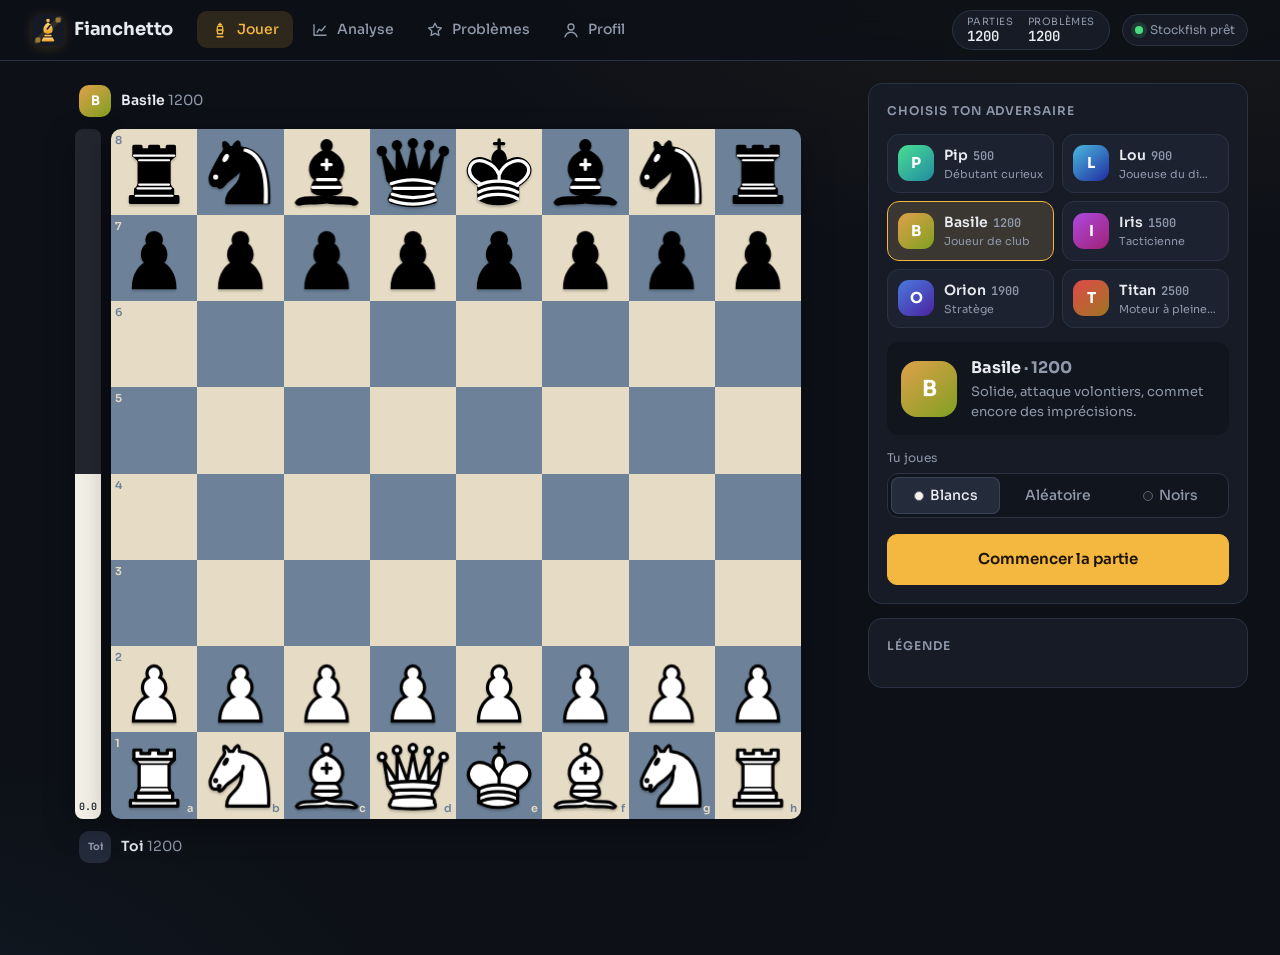
==== index.html @ 8022a573 "Fianchetto : application web d'échecs (bots, analyse Stockfish, problèmes) Co-Authored-By: Claude Op" ====
<!DOCTYPE html>
<html lang="fr" data-board="sable">
<head>
  <meta charset="UTF-8">
  <meta name="viewport" content="width=device-width, initial-scale=1">
  <title>Fianchetto — Analyse de parties et entraînement aux échecs</title>
  <meta name="description" content="Joue contre des bots, importe tes parties Chess.com ou Lichess et obtiens un rapport d'analyse complet avec Stockfish, directement dans ton navigateur.">
  <link rel="icon" href="data:image/svg+xml,%3Csvg%20xmlns%3D%22http%3A//www.w3.org/2000/svg%22%20viewBox%3D%220%200%2032%2032%22%3E%20%20%3Cdefs%3E%20%20%20%20%3ClinearGradient%20id%3D%22fz-b%22%20x1%3D%220%22%20y1%3D%220%22%20x2%3D%220%22%20y2%3D%221%22%3E%3Cstop%20offset%3D%220%22%20stop-color%3D%22%23ffd683%22/%3E%3Cstop%20offset%3D%221%22%20stop-color%3D%22%23ee9f22%22/%3E%3C/linearGradient%3E%20%20%3C/defs%3E%20%20%3Crect%20width%3D%2232%22%20height%3D%2232%22%20rx%3D%228%22%20fill%3D%22%23151a24%22/%3E%20%20%3Cpath%20d%3D%22M4.5%2027.5%2027.5%204.5%22%20stroke%3D%22%23f4b740%22%20stroke-width%3D%225%22%20stroke-linecap%3D%22round%22%20opacity%3D%22.13%22/%3E%20%20%3Crect%20x%3D%223.4%22%20y%3D%2223.6%22%20width%3D%225%22%20height%3D%225%22%20rx%3D%221.2%22%20fill%3D%22%23f4b740%22%20opacity%3D%22.55%22/%3E%20%20%3Crect%20x%3D%2223.6%22%20y%3D%223.4%22%20width%3D%225%22%20height%3D%225%22%20rx%3D%221.2%22%20fill%3D%22%23f4b740%22%20opacity%3D%22.55%22/%3E%20%20%3Ccircle%20cx%3D%2216%22%20cy%3D%226.6%22%20r%3D%221.8%22%20fill%3D%22url%28%23fz-b%29%22/%3E%20%20%3Cpath%20d%3D%22M16%208.6c3.7%202.3%205.3%205.4%204.5%208.4-.4%201.7-1.9%202.8-4.5%202.8s-4.1-1.1-4.5-2.8c-.8-3%20.8-6.1%204.5-8.4z%22%20fill%3D%22url%28%23fz-b%29%22/%3E%20%20%3Cpath%20d%3D%22M18.1%2011.5%2015.3%2015%22%20stroke%3D%22%23151a24%22%20stroke-width%3D%221.6%22%20stroke-linecap%3D%22round%22/%3E%20%20%3Crect%20x%3D%2212.3%22%20y%3D%2220.7%22%20width%3D%227.4%22%20height%3D%221.7%22%20rx%3D%22.85%22%20fill%3D%22url%28%23fz-b%29%22/%3E%20%20%3Cpath%20d%3D%22M11.4%2023.4h9.2l1.6%202.9a.8.8%200%200%201-.7%201.2H10.5a.8.8%200%200%201-.7-1.2z%22%20fill%3D%22url%28%23fz-b%29%22/%3E%3C/svg%3E">
  <link rel="stylesheet" href="css/fonts.css">
  <link rel="stylesheet" href="css/style.css">
  <script src="vendor/chess.js"></script>
  <script type="module" src="js/app.js"></script>
</head>
<body class="booting">

<header class="topbar">
  <a class="brand" href="#jouer" data-nav="jouer">
    <svg class="logo" viewBox="0 0 32 32" width="32" height="32" aria-hidden="true">
  <defs>
    <linearGradient id="fz-b" x1="0" y1="0" x2="0" y2="1"><stop offset="0" stop-color="#ffd683"/><stop offset="1" stop-color="#ee9f22"/></linearGradient>
  </defs>
  <rect width="32" height="32" rx="8" fill="#151a24"/>
  <path d="M4.5 27.5 27.5 4.5" stroke="#f4b740" stroke-width="5" stroke-linecap="round" opacity=".13"/>
  <rect x="3.4" y="23.6" width="5" height="5" rx="1.2" fill="#f4b740" opacity=".55"/>
  <rect x="23.6" y="3.4" width="5" height="5" rx="1.2" fill="#f4b740" opacity=".55"/>
  <circle cx="16" cy="6.6" r="1.8" fill="url(#fz-b)"/>
  <path d="M16 8.6c3.7 2.3 5.3 5.4 4.5 8.4-.4 1.7-1.9 2.8-4.5 2.8s-4.1-1.1-4.5-2.8c-.8-3 .8-6.1 4.5-8.4z" fill="url(#fz-b)"/>
  <path d="M18.1 11.5 15.3 15" stroke="#151a24" stroke-width="1.6" stroke-linecap="round"/>
  <rect x="12.3" y="20.7" width="7.4" height="1.7" rx=".85" fill="url(#fz-b)"/>
  <path d="M11.4 23.4h9.2l1.6 2.9a.8.8 0 0 1-.7 1.2H10.5a.8.8 0 0 1-.7-1.2z" fill="url(#fz-b)"/>
</svg>
    <span>Fianchetto</span>
  </a>
  <nav class="nav">
    <a href="#jouer" data-nav="jouer"><svg viewBox="0 0 24 24"><path d="M8 21h8M9 17h6l1-5H8zM12 3v3M10 4.5h4M9 12c-1-1.5-1-3.5 0-5h6c1 1.5 1 3.5 0 5"/></svg><span>Jouer</span></a>
    <a href="#analyse" data-nav="analyse"><svg viewBox="0 0 24 24"><path d="M4 19V5M4 19h16M8 15l3-4 3 2 5-6"/></svg><span>Analyse</span></a>
    <a href="#problemes" data-nav="problemes"><svg viewBox="0 0 24 24"><path d="M12 3l2.6 5.3 5.9.9-4.3 4.1 1 5.8L12 16.4 6.8 19.1l1-5.8L3.5 9.2l5.9-.9z"/></svg><span>Problèmes</span></a>
    <a href="#profil" data-nav="profil"><svg viewBox="0 0 24 24"><circle cx="12" cy="8" r="4"/><path d="M4 21c1.5-4 4.5-6 8-6s6.5 2 8 6"/></svg><span>Profil</span></a>
  </nav>
  <div class="topbar-right">
    <div class="rating-chip" title="Classement parties / problèmes">
      <span><small>Parties</small><b id="hdr-elo">1200</b></span>
      <span><small>Problèmes</small><b id="hdr-puzzle">1200</b></span>
    </div>
    <div class="engine-pill" id="engine-status" data-state="loading"><i></i><span class="label">Moteur…</span></div>
  </div>
</header>

<div id="toasts" aria-live="polite"></div>

<main>

  <!-- ====================== JOUER ====================== -->
  <section class="view" id="view-jouer" data-phase="setup">
    <div class="layout-board">
      <div class="board-col">
        <div class="player-bar" id="play-top"></div>
        <div class="board-wrap">
          <div id="play-evalbar"></div>
          <div class="board-box"><div id="play-board"></div></div>
        </div>
        <div class="player-bar" id="play-bottom"></div>
      </div>

      <aside class="side">
        <div class="panel setup-only">
          <div class="custom-banner" id="play-custom" hidden>
            <span>♟ Partie depuis une position de ton analyse</span>
            <button class="btn btn-ghost btn-sm" id="play-custom-clear">Position normale</button>
          </div>
          <h2 class="panel-title">Choisis ton adversaire</h2>
          <div id="bot-list" class="bot-list"></div>
          <div id="bot-bio" class="bot-bio"></div>
          <div class="field-label">Tu joues</div>
          <div class="seg" id="play-color">
            <button data-color="w" class="active"><span class="dot w"></span>Blancs</button>
            <button data-color="r">Aléatoire</button>
            <button data-color="b"><span class="dot b"></span>Noirs</button>
          </div>
          <button class="btn btn-primary btn-block btn-lg" id="play-start">Commencer la partie</button>
        </div>

        <div class="panel game-only">
          <div class="status" id="play-status">À toi de jouer</div>
          <div class="live-acc"><span>Ta précision en direct</span><b id="play-live-acc">—</b></div>
          <div class="moves" id="play-moves"></div>
          <div class="btn-row playing-only">
            <button class="btn" id="play-undo" title="Reprendre le dernier coup">↶ Reprendre</button>
            <button class="btn" id="play-hint" title="Montre le meilleur coup">💡 Indice</button>
            <button class="btn btn-ghost" id="play-flip" title="Retourner l'échiquier (F)">⇅</button>
            <button class="btn btn-danger" id="play-resign">Abandonner</button>
          </div>
          <div class="btn-row over-only">
            <button class="btn btn-primary" id="play-review">Analyser la partie</button>
            <button class="btn" id="play-new">Nouvelle partie</button>
          </div>
        </div>

        <div class="panel legend">
          <h2 class="panel-title">Légende</h2>
          <ul class="legend-list" id="legend-list"></ul>
        </div>
      </aside>
    </div>

    <div class="modal" id="result-modal" hidden>
      <div class="modal-card">
        <div class="result-icon"></div>
        <h2 id="result-title">Victoire</h2>
        <p id="result-reason" class="muted"></p>
        <p id="result-elo" class="result-elo"></p>
        <div class="btn-col">
          <button class="btn btn-primary btn-lg" id="result-review">Analyser la partie</button>
          <button class="btn" id="result-again">Rejouer</button>
          <button class="btn btn-ghost" id="result-close">Fermer</button>
        </div>
      </div>
    </div>
  </section>

  <!-- ====================== ANALYSE ====================== -->
  <section class="view" id="view-analyse" data-mode="import">

    <!-- Import -->
    <div class="import-layout mode-import">
      <div class="panel import-panel">
        <h1 class="hero-title">Analyse tes parties, <em>sans limite</em>.</h1>
        <p class="hero-sub">Importe tes parties Chess.com ou Lichess : Stockfish tourne directement dans ton navigateur et rédige un rapport coup par coup. Aucun compte, aucune donnée envoyée.</p>

        <div class="tabs" id="import-tabs">
          <button data-tab="chesscom" class="active">Chess.com</button>
          <button data-tab="lichess">Lichess</button>
          <button data-tab="pgn">PGN</button>
        </div>

        <div class="import-pane active" data-pane="chesscom">
          <form id="cc-form" class="inline-form">
            <input id="cc-user" type="text" placeholder="Ton pseudo Chess.com" autocomplete="username" spellcheck="false">
            <select id="cc-month" class="select month" hidden></select>
            <button class="btn btn-primary" type="submit">Charger</button>
          </form>
        </div>
        <div class="import-pane" data-pane="lichess">
          <form id="li-form" class="inline-form">
            <input id="li-user" type="text" placeholder="Ton pseudo Lichess" spellcheck="false">
            <button class="btn btn-primary" type="submit">Charger</button>
          </form>
        </div>
        <div class="import-pane" data-pane="pgn">
          <form id="pgn-form">
            <textarea id="pgn-text" rows="6" placeholder="Colle ton PGN ici, ou glisse-dépose un fichier .pgn sur la page&#10;[Event &quot;...&quot;]&#10;1. e4 e5 2. Nf3 Nc6 ..."></textarea>
            <div class="inline-form">
              <label class="file-btn btn">Ouvrir un fichier .pgn<input id="pgn-file" type="file" accept=".pgn,text/plain" hidden></label>
              <select id="pgn-color" class="select" title="Ton camp"><option value="w">J'avais les Blancs</option><option value="b">J'avais les Noirs</option></select>
              <button class="btn btn-primary" type="submit">Analyser</button>
            </div>
          </form>
        </div>

        <div class="list-tools">
          <div class="filters" id="game-filters">
            <button data-filter="all" class="active">Toutes</button>
            <button data-filter="bullet">Bullet</button>
            <button data-filter="blitz">Blitz</button>
            <button data-filter="rapid">Rapide</button>
            <button data-filter="daily">Différé</button>
          </div>
          <div class="batch-box" id="batch-box" hidden>
            <select id="batch-count" class="select sm"></select>
            <button class="btn btn-accent-soft" id="batch-start">📊 Bilan de ces parties</button>
          </div>
        </div>
        <div class="game-list" id="game-list"><div class="list-state">Entre ton pseudo pour afficher tes dernières parties.</div></div>
      </div>

      <aside class="side">
        <div class="panel">
          <h2 class="panel-title">Profondeur d'analyse</h2>
          <select id="an-depth" class="select"></select>
          <p class="hint">« Standard » convient à la plupart des parties ; « Approfondie » est plus précise mais plus lente. Les erreurs sont toujours revérifiées plus en profondeur.</p>
        </div>
        <div class="panel">
          <h2 class="panel-title">Analyses récentes</h2>
          <div id="an-recent" class="recent"></div>
        </div>
      </aside>
    </div>

    <!-- Progression -->
    <div class="mode-progress progress-wrap">
      <div class="panel progress-card">
        <span class="spinner lg"></span>
        <h2 id="an-progress-title">Analyse en cours</h2>
        <div class="progress"><i id="an-progress-bar"></i></div>
        <p id="an-progress-label" class="muted">…</p>
        <button class="btn btn-ghost" id="an-cancel">Annuler</button>
      </div>
    </div>

    <!-- Rapport : 3 colonnes, tout visible sans défiler -->
    <div class="review mode-review">
      <aside class="rv-left">
        <div class="panel rv-acc">
          <div class="acc-grid" id="an-acc"></div>
          <table class="counts"><tbody id="an-counts"></tbody></table>
        </div>
        <div class="panel rv-more">
          <table class="counts phases"><tbody id="an-phases"></tbody></table>
          <div class="rv-opening"><small>Ouverture</small><span id="an-opening"></span></div>
          <div class="rv-key"><small>Moments clés</small><div id="an-key" class="key-list"></div></div>
        </div>
        <div class="panel rv-tools">
          <button class="btn btn-primary" id="an-train">↻ Corriger mes erreurs</button>
          <button class="btn" id="rv-guess">🎯 Devine le coup</button>
          <button class="btn" id="rv-share-game" title="Image du rapport à partager">⇪ Partager</button>
          <button class="btn" id="an-export" title="PGN annoté avec les commentaires">⤓ PGN annoté</button>
          <button class="btn btn-ghost" id="an-import-new">← Autre partie</button>
          <button class="btn btn-ghost" id="an-back-batch" hidden>← Bilan</button>
          <div id="an-source" class="source-link"></div>
        </div>
      </aside>

      <div class="rv-center">
        <div class="player-bar rv-player" id="rv-top"></div>
        <div class="board-wrap">
          <div id="an-evalbar"></div>
          <div class="board-box"><div id="an-board"></div></div>
        </div>
        <div class="player-bar rv-player" id="rv-bottom"></div>
        <div class="nav-row">
          <button class="btn btn-ghost icon" id="an-first" title="Début (↑)">⏮</button>
          <button class="btn icon" id="an-prev" title="Précédent (←)">◀</button>
          <span id="an-ply" class="ply-label">—</span>
          <button class="btn icon" id="an-next" title="Suivant (→)">▶</button>
          <button class="btn btn-ghost icon" id="an-last" title="Fin (↓)">⏭</button>
          <span class="sep"></span>
          <button class="btn btn-ghost icon" id="an-flip" title="Retourner (F)">⇅</button>
          <button class="btn btn-ghost toggle" id="an-best-toggle" aria-pressed="true" title="Flèche du meilleur coup">➚ Meilleur</button>
          <button class="btn btn-ghost toggle" id="an-threats" aria-pressed="false" title="Montrer la menace adverse (T)">⚠ Menaces</button>
          <button class="btn btn-ghost" id="an-play-here" title="Jouer cette position contre un bot">♞ Jouer d'ici</button>
        </div>
        <div class="graph" id="an-graph"></div>
      </div>

      <aside class="rv-right">
        <div class="panel coach" id="an-coach"></div>
        <div class="panel rv-engine">
          <div class="rv-engine-head">
            <span class="panel-title">Stockfish <span id="rv-lines-depth" class="muted"></span></span>
            <label class="mini-switch" title="Lignes moteur en direct"><input type="checkbox" id="rv-lines-toggle" checked><i></i></label>
          </div>
          <div id="rv-lines" class="lines"></div>
        </div>
        <div class="panel rv-moves">
          <div id="rv-variation" class="variation" hidden></div>
          <div class="moves" id="an-moves"></div>
        </div>
      </aside>
    </div>

    <!-- Bilan multi-parties -->
    <div class="mode-batch batch" data-mode-batch>
      <div class="batch-head">
        <div>
          <h1 class="hero-title sm" id="batch-title">Bilan</h1>
          <div class="batch-progress" id="batch-progress"><div class="progress"><i id="batch-bar"></i></div><span id="batch-label" class="muted"></span>
            <button class="btn btn-ghost btn-sm" id="batch-cancel">Arrêter</button></div>
        </div>
        <button class="btn" id="batch-back">← Retour à la liste</button>
      </div>
      <div class="kpis" id="batch-kpis"></div>
      <div class="batch-grid">
        <div class="panel"><h2 class="panel-title">Précision partie par partie</h2><div id="batch-trend"></div></div>
        <div class="panel"><h2 class="panel-title">Conseils personnalisés</h2><ul class="tips" id="batch-tips"></ul></div>
        <div class="panel"><h2 class="panel-title">Précision par phase</h2><div id="batch-phases"></div>
          <h2 class="panel-title mt">Types d'erreurs</h2><div id="batch-errors"></div></div>
        <div class="panel"><h2 class="panel-title">Tes ouvertures</h2><div id="batch-openings"></div></div>
        <div class="panel span2"><h2 class="panel-title">Parties analysées</h2><div class="game-list" id="batch-games"></div></div>
      </div>
    </div>
  </section>

  <!-- ====================== PROBLÈMES ====================== -->
  <section class="view" id="view-problemes">
    <div class="layout-board">
      <div class="board-col">
        <div class="pz-head panel">
          <div>
            <div class="pz-turn" id="pz-turn"></div>
            <div class="pz-task" id="pz-task"></div>
          </div>
          <div class="pz-meta"><span id="pz-rating"></span><span id="pz-title" class="muted"></span></div>
        </div>
        <div class="board-wrap">
          <div class="board-box">
            <div id="pz-board"></div>
            <div class="board-loading" id="pz-loading" hidden><span class="spinner lg"></span><span id="pz-loading-label"></span></div>
          </div>
        </div>
        <div class="pz-feedback" id="pz-feedback" hidden></div>
        <div class="btn-row center">
          <button class="btn" id="pz-hint">Indice</button>
          <button class="btn" id="pz-solution">Solution</button>
          <button class="btn" id="pz-retry">Recommencer</button>
          <button class="btn btn-primary" id="pz-next">Problème suivant</button>
        </div>
      </div>

      <aside class="side">
        <div class="panel">
          <div class="big-stat"><small>Classement problèmes</small><b id="pz-elo">1200</b></div>
          <div class="stat-grid">
            <div><small>Résolus</small><b id="pz-solved">0</b></div>
            <div><small>Série</small><b id="pz-streak">0</b></div>
            <div><small>Record</small><b id="pz-best">0</b></div>
          </div>
        </div>
        <div class="panel">
          <h2 class="panel-title">Source</h2>
          <div class="seg vertical" id="pz-sources">
            <button data-src="lichess" class="active">Base Lichess <small>3 M+ problèmes, en ligne</small></button>
            <button data-src="local">Classiques <small>pièges célèbres, hors-ligne</small></button>
            <button data-src="mine">Mes erreurs <small>positions de tes parties analysées</small></button>
          </div>
          <div id="pz-filters">
            <div class="field-label">Thème</div>
            <select id="pz-theme" class="select"></select>
            <div class="field-label">Difficulté</div>
            <select id="pz-diff" class="select"></select>
          </div>
        </div>
        <div class="panel">
          <h2 class="panel-title">Thèmes</h2>
          <div id="pz-themes" class="tags"></div>
          <div id="pz-link" class="source-link"></div>
        </div>
      </aside>
    </div>
  </section>

  <!-- ====================== PROFIL ====================== -->
  <section class="view" id="view-profil">
    <div class="profile-layout">
      <div class="panel">
        <h2 class="panel-title">Classements</h2>
        <div class="stat-grid wide">
          <div><small>Parties vs bots</small><b id="pf-elo">1200</b></div>
          <div><small>Problèmes</small><b id="pf-pelo">1200</b></div>
          <div><small>Parties jouées</small><b id="pf-games">0</b></div>
          <div><small>V / N / D</small><b id="pf-wdl">0</b></div>
          <div><small>Réussite problèmes</small><b id="pf-prate">—</b></div>
          <div><small>Meilleure série</small><b id="pf-pbest">0</b></div>
        </div>
        <h3 class="sub-title">Progression</h3>
        <div id="pf-spark" class="spark"></div>
      </div>

      <div class="panel">
        <h2 class="panel-title">Historique des analyses</h2>
        <div id="pf-history"></div>
      </div>

      <div class="panel">
        <h2 class="panel-title">Réglages</h2>
        <div id="pf-settings"></div>
        <div class="field-label">Couleurs de l'échiquier</div>
        <div class="themes" id="pf-themes">
          <button data-theme="sable"><i style="--l:#e6dcc6;--d:#6d8299"></i>Sable</button>
          <button data-theme="menthe"><i style="--l:#e4ecdc;--d:#6f9a83"></i>Menthe</button>
          <button data-theme="nuit"><i style="--l:#a9b3c6;--d:#46506a"></i>Nuit</button>
          <button data-theme="corail"><i style="--l:#f1e3d6;--d:#c9826b"></i>Corail</button>
        </div>
        <button class="btn btn-danger" id="pf-reset">Réinitialiser le profil</button>
      </div>

      <div class="panel credits">
        <h2 class="panel-title">À propos</h2>
        <p>Fianchetto est un projet personnel indépendant, sans lien avec Chess.com ni Lichess. Les parties sont récupérées via leurs API publiques ; aucune donnée n'est envoyée ailleurs, tout reste dans ton navigateur.</p>
        <p class="muted">Moteur : Stockfish (GPL-3.0) via stockfish.js · Règles : chess.js (BSD-2) · Pièces : Cburnett, Wikimedia Commons (CC BY-SA 3.0) · Problèmes : base Lichess (CC0) · Formules de probabilité de gain et de précision : publiées par Lichess.</p>
      </div>
    </div>
  </section>
  <div class="modal" id="share-modal" hidden>
    <div class="modal-card share-card">
      <div class="share-preview" id="share-preview"></div>
      <div class="btn-row">
        <button class="btn btn-primary" id="share-download">⤓ Télécharger le PNG</button>
        <button class="btn" id="share-copy">Copier l'image</button>
        <button class="btn btn-ghost" id="share-close">Fermer</button>
      </div>
    </div>
  </div>
</main>

<nav class="bottom-nav">
  <a href="#jouer" data-nav="jouer">Jouer</a>
  <a href="#analyse" data-nav="analyse">Analyse</a>
  <a href="#problemes" data-nav="problemes">Problèmes</a>
  <a href="#profil" data-nav="profil">Profil</a>
</nav>
</body>
</html>
---- css/fonts.css ----
/* Polices hébergées localement (aucune requête vers Google Fonts). Licence SIL OFL 1.1 : voir fonts/LICENSE-*.txt */
@font-face { font-family: 'Sora'; font-style: normal; font-weight: 400; font-display: swap; src: url(../fonts/sora-latin-ext-400-normal.woff2) format('woff2'); unicode-range: U+0100-02BA,U+02BD-02C5,U+02C7-02CC,U+02CE-02D7,U+02DD-02FF,U+0304,U+0308,U+0329,U+1D00-1DBF,U+1E00-1E9F,U+1EF2-1EFF,U+2020,U+20A0-20AB,U+20AD-20C0,U+2113,U+2C60-2C7F,U+A720-A7FF; }
@font-face { font-family: 'Sora'; font-style: normal; font-weight: 400; font-display: swap; src: url(../fonts/sora-latin-400-normal.woff2) format('woff2'); unicode-range: U+0000-00FF,U+0131,U+0152-0153,U+02BB-02BC,U+02C6,U+02DA,U+02DC,U+0304,U+0308,U+0329,U+2000-206F,U+20AC,U+2122,U+2191,U+2193,U+2212,U+2215,U+FEFF,U+FFFD; }
@font-face { font-family: 'Sora'; font-style: normal; font-weight: 500; font-display: swap; src: url(../fonts/sora-latin-ext-500-normal.woff2) format('woff2'); unicode-range: U+0100-02BA,U+02BD-02C5,U+02C7-02CC,U+02CE-02D7,U+02DD-02FF,U+0304,U+0308,U+0329,U+1D00-1DBF,U+1E00-1E9F,U+1EF2-1EFF,U+2020,U+20A0-20AB,U+20AD-20C0,U+2113,U+2C60-2C7F,U+A720-A7FF; }
@font-face { font-family: 'Sora'; font-style: normal; font-weight: 500; font-display: swap; src: url(../fonts/sora-latin-500-normal.woff2) format('woff2'); unicode-range: U+0000-00FF,U+0131,U+0152-0153,U+02BB-02BC,U+02C6,U+02DA,U+02DC,U+0304,U+0308,U+0329,U+2000-206F,U+20AC,U+2122,U+2191,U+2193,U+2212,U+2215,U+FEFF,U+FFFD; }
@font-face { font-family: 'Sora'; font-style: normal; font-weight: 600; font-display: swap; src: url(../fonts/sora-latin-ext-600-normal.woff2) format('woff2'); unicode-range: U+0100-02BA,U+02BD-02C5,U+02C7-02CC,U+02CE-02D7,U+02DD-02FF,U+0304,U+0308,U+0329,U+1D00-1DBF,U+1E00-1E9F,U+1EF2-1EFF,U+2020,U+20A0-20AB,U+20AD-20C0,U+2113,U+2C60-2C7F,U+A720-A7FF; }
@font-face { font-family: 'Sora'; font-style: normal; font-weight: 600; font-display: swap; src: url(../fonts/sora-latin-600-normal.woff2) format('woff2'); unicode-range: U+0000-00FF,U+0131,U+0152-0153,U+02BB-02BC,U+02C6,U+02DA,U+02DC,U+0304,U+0308,U+0329,U+2000-206F,U+20AC,U+2122,U+2191,U+2193,U+2212,U+2215,U+FEFF,U+FFFD; }
@font-face { font-family: 'Sora'; font-style: normal; font-weight: 700; font-display: swap; src: url(../fonts/sora-latin-ext-700-normal.woff2) format('woff2'); unicode-range: U+0100-02BA,U+02BD-02C5,U+02C7-02CC,U+02CE-02D7,U+02DD-02FF,U+0304,U+0308,U+0329,U+1D00-1DBF,U+1E00-1E9F,U+1EF2-1EFF,U+2020,U+20A0-20AB,U+20AD-20C0,U+2113,U+2C60-2C7F,U+A720-A7FF; }
@font-face { font-family: 'Sora'; font-style: normal; font-weight: 700; font-display: swap; src: url(../fonts/sora-latin-700-normal.woff2) format('woff2'); unicode-range: U+0000-00FF,U+0131,U+0152-0153,U+02BB-02BC,U+02C6,U+02DA,U+02DC,U+0304,U+0308,U+0329,U+2000-206F,U+20AC,U+2122,U+2191,U+2193,U+2212,U+2215,U+FEFF,U+FFFD; }
@font-face { font-family: 'JetBrains Mono'; font-style: normal; font-weight: 400; font-display: swap; src: url(../fonts/jetbrains-mono-latin-ext-400-normal.woff2) format('woff2'); unicode-range: U+0100-02BA,U+02BD-02C5,U+02C7-02CC,U+02CE-02D7,U+02DD-02FF,U+0304,U+0308,U+0329,U+1D00-1DBF,U+1E00-1E9F,U+1EF2-1EFF,U+2020,U+20A0-20AB,U+20AD-20C0,U+2113,U+2C60-2C7F,U+A720-A7FF; }
@font-face { font-family: 'JetBrains Mono'; font-style: normal; font-weight: 400; font-display: swap; src: url(../fonts/jetbrains-mono-latin-400-normal.woff2) format('woff2'); unicode-range: U+0000-00FF,U+0131,U+0152-0153,U+02BB-02BC,U+02C6,U+02DA,U+02DC,U+0304,U+0308,U+0329,U+2000-206F,U+20AC,U+2122,U+2191,U+2193,U+2212,U+2215,U+FEFF,U+FFFD; }
@font-face { font-family: 'JetBrains Mono'; font-style: normal; font-weight: 600; font-display: swap; src: url(../fonts/jetbrains-mono-latin-ext-600-normal.woff2) format('woff2'); unicode-range: U+0100-02BA,U+02BD-02C5,U+02C7-02CC,U+02CE-02D7,U+02DD-02FF,U+0304,U+0308,U+0329,U+1D00-1DBF,U+1E00-1E9F,U+1EF2-1EFF,U+2020,U+20A0-20AB,U+20AD-20C0,U+2113,U+2C60-2C7F,U+A720-A7FF; }
@font-face { font-family: 'JetBrains Mono'; font-style: normal; font-weight: 600; font-display: swap; src: url(../fonts/jetbrains-mono-latin-600-normal.woff2) format('woff2'); unicode-range: U+0000-00FF,U+0131,U+0152-0153,U+02BB-02BC,U+02C6,U+02DA,U+02DC,U+0304,U+0308,U+0329,U+2000-206F,U+20AC,U+2122,U+2191,U+2193,U+2212,U+2215,U+FEFF,U+FFFD; }
---- css/style.css ----
/* ============================================================
   Fianchetto — feuille de style
   Palette « ardoise & ambre », typographie Sora / JetBrains Mono
   ============================================================ */

:root {
  --bg: #0d1017;
  --bg-2: #11151e;
  --surface: #161b26;
  --surface-2: #1c2230;
  --surface-3: #242b3b;
  --line: #2a3243;
  --text: #e8eaef;
  --muted: #8f99ab;
  --faint: #5d6679;
  --accent: #f4b740;
  --accent-ink: #1b1405;
  --accent-soft: rgba(244, 183, 64, .14);
  --danger: #ef5350;
  --ok: #4ade80;

  /* Classification */
  --c-brilliant: #c084fc;
  --c-great: #38bdf8;
  --c-best: #2dd4bf;
  --c-excellent: #4ade80;
  --c-good: #a3b899;
  --c-book: #d4a373;
  --c-forced: #94a3b8;
  --c-inaccuracy: #facc15;
  --c-mistake: #fb923c;
  --c-miss: #f472b6;
  --c-blunder: #ef4444;

  /* Échiquier (thème Sable par défaut) */
  --sq-light: #e6dcc6;
  --sq-dark: #6d8299;
  --sq-last: rgba(244, 183, 64, .42);
  --sq-sel: rgba(244, 183, 64, .6);

  --radius: 14px;
  --radius-sm: 9px;
  --shadow: 0 10px 30px rgba(0, 0, 0, .35);
  --font: 'Sora', system-ui, -apple-system, 'Segoe UI', sans-serif;
  --mono: 'JetBrains Mono', ui-monospace, monospace;
}
[data-board="menthe"] { --sq-light: #e4ecdc; --sq-dark: #6f9a83; }
[data-board="nuit"]   { --sq-light: #a9b3c6; --sq-dark: #46506a; --sq-last: rgba(244,183,64,.5); }
[data-board="corail"] { --sq-light: #f1e3d6; --sq-dark: #c9826b; --sq-last: rgba(56,189,248,.38); --sq-sel: rgba(56,189,248,.55); }

* { box-sizing: border-box; }
html, body { margin: 0; }
body {
  overflow-x: hidden;
  font-family: var(--font);
  background:
    radial-gradient(1200px 600px at 85% -10%, rgba(244,183,64,.07), transparent 60%),
    radial-gradient(900px 500px at -10% 110%, rgba(56,189,248,.06), transparent 60%),
    var(--bg);
  color: var(--text);
  font-size: 14px;
  line-height: 1.5;
  min-height: 100vh;
  -webkit-font-smoothing: antialiased;
}
body.booting main { opacity: 0; }
main { transition: opacity .3s; padding: 22px clamp(12px, 3vw, 32px) 90px; max-width: 1380px; margin: 0 auto; }
button, input, select, textarea { font: inherit; color: inherit; }
a { color: var(--accent); text-decoration: none; }
a:hover { text-decoration: underline; }
.muted { color: var(--muted); }
[hidden] { display: none !important; }

/* ---------- Barre supérieure ---------- */
.topbar {
  position: sticky; top: 0; z-index: 40;
  display: flex; align-items: center; gap: 24px;
  padding: 10px clamp(12px, 3vw, 32px);
  background: rgba(13, 16, 23, .82);
  backdrop-filter: blur(12px);
  border-bottom: 1px solid var(--line);
}
.brand { display: flex; align-items: center; gap: 10px; font-weight: 700; font-size: 18px; color: var(--text); letter-spacing: -.01em; }
.brand:hover { text-decoration: none; }
.nav { display: flex; gap: 4px; flex: 1; }
.nav a {
  display: flex; align-items: center; gap: 8px; padding: 8px 14px; border-radius: 10px;
  color: var(--muted); font-weight: 500; transition: .15s;
}
.nav a svg { width: 18px; height: 18px; fill: none; stroke: currentColor; stroke-width: 1.8; stroke-linecap: round; stroke-linejoin: round; }
.nav a:hover { color: var(--text); background: var(--surface); text-decoration: none; }
.nav a.active { color: var(--accent); background: var(--accent-soft); }
.topbar-right { display: flex; align-items: center; gap: 12px; }
.rating-chip { display: flex; gap: 14px; padding: 5px 14px; border: 1px solid var(--line); border-radius: 999px; background: var(--surface); }
.rating-chip span { display: flex; flex-direction: column; line-height: 1.15; }
.rating-chip small { font-size: 10px; color: var(--muted); text-transform: uppercase; letter-spacing: .06em; }
.rating-chip b { font-family: var(--mono); font-size: 14px; }
.engine-pill { display: flex; align-items: center; gap: 7px; font-size: 12px; color: var(--muted); padding: 6px 12px; border-radius: 999px; background: var(--surface); border: 1px solid var(--line); }
.engine-pill i { width: 8px; height: 8px; border-radius: 50%; background: var(--c-inaccuracy); }
.engine-pill[data-state="loading"] i { animation: pulse 1s infinite; }
.engine-pill[data-state="ready"] i { background: var(--ok); box-shadow: 0 0 0 4px rgba(74,222,128,.15); }
.engine-pill[data-state="error"] i { background: var(--danger); }
@keyframes pulse { 50% { opacity: .3; } }

.bottom-nav { display: none; }

/* ---------- Vues ---------- */
.view { display: none; animation: fade .25s ease; }
.view.active { display: block; }
@keyframes fade { from { opacity: 0; transform: translateY(4px); } }

.layout-board { display: grid; grid-template-columns: minmax(0, 1fr) 380px; gap: 24px; align-items: start; }
.board-col { display: flex; flex-direction: column; gap: 10px; align-items: center; min-width: 0; }
.side { display: flex; flex-direction: column; gap: 14px; min-width: 0; }

.panel { background: var(--surface); border: 1px solid var(--line); border-radius: var(--radius); padding: 18px; }
.panel-title { margin: 0 0 14px; font-size: 12px; font-weight: 600; color: var(--muted); text-transform: uppercase; letter-spacing: .08em; }
.sub-title { margin: 18px 0 8px; font-size: 12px; font-weight: 600; color: var(--muted); text-transform: uppercase; letter-spacing: .08em; }
.field-label { margin: 14px 0 6px; font-size: 12px; color: var(--muted); }
.hint { color: var(--muted); font-size: 12px; margin: 8px 0 0; }
.empty { color: var(--faint); font-style: italic; margin: 6px 0; }

/* ---------- Boutons ---------- */
.btn {
  display: inline-flex; align-items: center; justify-content: center; gap: 6px;
  padding: 9px 14px; border-radius: 10px; border: 1px solid var(--line);
  background: var(--surface-2); cursor: pointer; font-weight: 500; transition: .15s; white-space: nowrap;
}
.btn:hover:not(:disabled) { background: var(--surface-3); border-color: #39445a; }
.btn:active:not(:disabled) { transform: translateY(1px); }
.btn:disabled { opacity: .45; cursor: not-allowed; }
.btn-primary { background: var(--accent); border-color: var(--accent); color: var(--accent-ink); font-weight: 600; }
.btn-primary:hover:not(:disabled) { background: #ffc85c; border-color: #ffc85c; }
.btn-danger { background: transparent; border-color: rgba(239,83,80,.4); color: #ff8a87; }
.btn-danger:hover:not(:disabled) { background: rgba(239,83,80,.12); }
.btn-ghost { background: transparent; }
.btn-sm { padding: 6px 11px; font-size: 13px; }
.btn-lg { padding: 13px 18px; font-size: 15px; }
.btn-block { width: 100%; margin-top: 16px; }
.btn-row { display: flex; gap: 8px; flex-wrap: wrap; }
.btn-row.center { justify-content: center; }
.btn-row .btn { flex: 1; }
.btn-col { display: flex; flex-direction: column; gap: 8px; margin-top: 18px; }
.icon-btn { background: none; border: 0; color: var(--faint); cursor: pointer; padding: 4px 8px; border-radius: 6px; }
.icon-btn:hover { color: var(--danger); background: rgba(239,83,80,.1); }
.link { background: none; border: 0; padding: 0; color: var(--text); cursor: pointer; font-weight: 500; text-align: left; }
.link:hover { color: var(--accent); }

.seg { display: flex; background: var(--bg-2); border: 1px solid var(--line); border-radius: 11px; padding: 3px; gap: 3px; }
.seg button { flex: 1; display: flex; align-items: center; justify-content: center; gap: 6px; padding: 8px; border: 0; border-radius: 8px; background: none; cursor: pointer; color: var(--muted); font-weight: 500; }
.seg button.active { background: var(--surface-3); color: var(--text); box-shadow: inset 0 0 0 1px #3a4458; }
.seg.vertical { flex-direction: column; }
.seg.vertical button { flex-direction: column; align-items: flex-start; text-align: left; gap: 1px; padding: 10px 12px; }
.seg.vertical small { font-size: 11px; color: var(--faint); font-weight: 400; }
.seg.vertical button.active small { color: var(--muted); }

.dot { display: inline-block; width: 10px; height: 10px; border-radius: 50%; border: 1px solid #5a6375; }
.dot.w { background: #f3f1ea; }
.dot.b { background: #1a1d24; }

.select, input[type="text"], textarea {
  width: 100%; background: var(--bg-2); border: 1px solid var(--line); border-radius: 10px; padding: 10px 12px; outline: none; transition: .15s;
}
.select:focus, input[type="text"]:focus, textarea:focus { border-color: var(--accent); box-shadow: 0 0 0 3px var(--accent-soft); }
textarea { font-family: var(--mono); font-size: 12px; resize: vertical; }
.inline-form { display: flex; gap: 8px; margin-top: 10px; flex-wrap: wrap; }
.inline-form input { flex: 1; min-width: 160px; }
.inline-form .select { width: auto; }
.check { display: flex; align-items: center; gap: 8px; color: var(--muted); font-size: 13px; cursor: pointer; }
.check input { accent-color: var(--accent); }

.tabs { display: flex; gap: 2px; border-bottom: 1px solid var(--line); }
.tabs button { background: none; border: 0; padding: 10px 14px; color: var(--muted); font-weight: 500; cursor: pointer; border-bottom: 2px solid transparent; margin-bottom: -1px; }
.tabs button.active { color: var(--text); border-bottom-color: var(--accent); }

.spinner { display: inline-block; width: 16px; height: 16px; border: 2px solid rgba(255,255,255,.15); border-top-color: var(--accent); border-radius: 50%; animation: spin .8s linear infinite; vertical-align: -3px; }
.spinner.lg { width: 34px; height: 34px; border-width: 3px; }
@keyframes spin { to { transform: rotate(360deg); } }

/* ---------- Échiquier ---------- */
.board-wrap { display: flex; gap: 10px; width: 100%; justify-content: center; }
.board-box { position: relative; width: min(100%, calc(100vh - 210px), 720px); min-width: 260px; }
.board { position: relative; width: 100%; aspect-ratio: 1; border-radius: 10px; overflow: hidden; user-select: none; touch-action: none; box-shadow: var(--shadow); }
.board-squares { position: absolute; inset: 0; display: grid; grid-template-columns: repeat(8, 1fr); grid-template-rows: repeat(8, 1fr); }
.sq { position: relative; }
.sq.light { background: var(--sq-light); }
.sq.dark { background: var(--sq-dark); }
.sq.last::before, .sq.selected::before { content: ''; position: absolute; inset: 0; background: var(--sq-last); }
.sq.selected::before { background: var(--sq-sel); }
.sq.check::after { content: ''; position: absolute; inset: 0; background: radial-gradient(circle, rgba(239,68,68,.9) 0%, rgba(239,68,68,.5) 35%, transparent 72%); }
.sq.target::after { content: ''; position: absolute; left: 36%; top: 36%; width: 28%; height: 28%; border-radius: 50%; background: rgba(20, 24, 34, .32); }
.sq.target-cap::after { content: ''; position: absolute; inset: 4%; border-radius: 50%; border: 5px solid rgba(20, 24, 34, .3); }
.sq[data-mark="wrong"]::before { content: ''; position: absolute; inset: 0; background: rgba(239,68,68,.55); }
.sq[data-mark="right"]::before { content: ''; position: absolute; inset: 0; background: rgba(74,222,128,.5); }
.sq[data-mark="hint"]::before { content: ''; position: absolute; inset: 0; background: rgba(56,189,248,.55); animation: pulse 1s infinite; }
.coord { position: absolute; font-size: clamp(8px, 1.4vw, 11px); font-weight: 600; pointer-events: none; z-index: 1; }
.coord.rank { left: 4px; top: 3px; }
.coord.file { right: 4px; bottom: 2px; }
.sq.light .coord { color: var(--sq-dark); }
.sq.dark .coord { color: var(--sq-light); }
.board-pieces { position: absolute; inset: 0; pointer-events: none; z-index: 2; }
.piece { position: absolute; left: 0; top: 0; width: 12.5%; height: 12.5%; transition: transform .18s cubic-bezier(.3,.7,.4,1), opacity .16s; will-change: transform; }
.piece svg { width: 100%; height: 100%; display: block; filter: drop-shadow(0 2px 1px rgba(0,0,0,.22)); }
.piece.no-anim { transition: none; }
.piece.captured { opacity: 0; }
.piece.dragging { z-index: 10; transform-origin: center; }
.piece.dragging svg { transform: scale(1.12); }
.board-arrows { position: absolute; inset: 0; width: 100%; height: 100%; pointer-events: none; z-index: 3; }
.arrow { stroke-width: .17; stroke-linecap: round; opacity: .85; }
.arrow-best { stroke: var(--c-best); } .ah-best { fill: var(--c-best); }
.arrow-hint { stroke: var(--c-great); } .ah-hint { fill: var(--c-great); }
.arrow-played { stroke: var(--c-mistake); } .ah-played { fill: var(--c-mistake); }
.arrow-threat { stroke: var(--c-blunder); } .ah-threat { fill: var(--c-blunder); }
.sq-badge {
  position: absolute; top: -6%; right: -6%; z-index: 5; min-width: 40%; height: 40%; padding: 0 3px;
  display: flex; align-items: center; justify-content: center; border-radius: 30%;
  font: 700 clamp(10px, 1.7vw, 15px)/1 var(--font); color: #10131a; box-shadow: 0 2px 6px rgba(0,0,0,.4);
  animation: pop .25s cubic-bezier(.3,1.6,.5,1);
}
@keyframes pop { from { transform: scale(.3); opacity: 0; } }
.board-promo { position: absolute; inset: 0; z-index: 20; background: rgba(8, 10, 15, .55); }
.promo-choice { position: absolute; left: 0; top: 0; width: 12.5%; height: 12.5%; border: 0; padding: 4%; background: var(--surface-2); cursor: pointer; border-radius: 50%; }
.promo-choice:hover { background: var(--accent); }
.promo-choice svg { width: 100%; height: 100%; }
.board-loading { position: absolute; inset: 0; z-index: 30; display: flex; flex-direction: column; align-items: center; justify-content: center; gap: 12px; background: rgba(13,16,23,.65); border-radius: 10px; color: var(--muted); }

/* ---------- Barre d'évaluation ---------- */
.evalbar { position: relative; width: 26px; flex-shrink: 0; border-radius: 8px; overflow: hidden; background: #23262e; box-shadow: var(--shadow); }
.evalbar-fill { position: absolute; left: 0; right: 0; bottom: 0; background: #f2efe6; transition: height .45s cubic-bezier(.3,.7,.4,1); }
.evalbar.flipped { transform: rotate(180deg); }
.evalbar.flipped .evalbar-label { transform: rotate(180deg); }
.evalbar-label { position: absolute; left: 0; right: 0; top: 6px; text-align: center; font: 600 10px var(--mono); color: #f2efe6; z-index: 1; }
.evalbar-label.on-white { top: auto; bottom: 6px; color: #23262e; }
.evalbar.flipped .evalbar-label { top: auto; bottom: 6px; }
.evalbar.flipped .evalbar-label.on-white { bottom: auto; top: 6px; }
.evalbar.loading .evalbar-fill { opacity: .7; }

/* ---------- Badges de classification ---------- */
.cls-badge {
  display: inline-flex; align-items: center; justify-content: center; flex-shrink: 0;
  min-width: 22px; height: 22px; padding: 0 4px; border-radius: 7px;
  font: 700 11px/1 var(--font); color: #10131a;
}
.cls-badge.sm { min-width: 17px; height: 17px; font-size: 9px; border-radius: 5px; }
.cls-badge.lg { min-width: 38px; height: 38px; font-size: 16px; border-radius: 11px; }
.cls-badge.pending { background: var(--surface-3); position: relative; overflow: hidden; }
.cls-badge.pending::after { content: ''; position: absolute; inset: 0; background: linear-gradient(90deg, transparent, rgba(255,255,255,.25), transparent); animation: shimmer 1s infinite; }
@keyframes shimmer { from { transform: translateX(-100%); } to { transform: translateX(100%); } }
.cls-brilliant, .cls-bg-brilliant { background: var(--c-brilliant); }
.cls-great, .cls-bg-great { background: var(--c-great); }
.cls-best, .cls-bg-best { background: var(--c-best); }
.cls-excellent, .cls-bg-excellent { background: var(--c-excellent); }
.cls-good, .cls-bg-good { background: var(--c-good); }
.cls-book, .cls-bg-book { background: var(--c-book); }
.cls-forced, .cls-bg-forced { background: var(--c-forced); }
.cls-inaccuracy, .cls-bg-inaccuracy { background: var(--c-inaccuracy); }
.cls-mistake, .cls-bg-mistake { background: var(--c-mistake); }
.cls-miss, .cls-bg-miss { background: var(--c-miss); }
.cls-blunder, .cls-bg-blunder { background: var(--c-blunder); color: #fff; }
.cls-fill-brilliant { fill: var(--c-brilliant); } .cls-fill-great { fill: var(--c-great); }
.cls-fill-inaccuracy { fill: var(--c-inaccuracy); } .cls-fill-mistake { fill: var(--c-mistake); }
.cls-fill-miss { fill: var(--c-miss); } .cls-fill-blunder { fill: var(--c-blunder); }

.legend-list { list-style: none; margin: 0; padding: 0; display: grid; grid-template-columns: 1fr 1fr; gap: 8px 12px; }
.legend-list li { display: grid; grid-template-columns: auto 1fr; align-items: center; column-gap: 9px; font-size: 13px; }
.legend-list small { grid-column: 2; color: var(--faint); font-size: 11px; margin-top: -2px; }

/* ---------- Liste des coups ---------- */
.moves { max-height: 300px; overflow-y: auto; font-family: var(--mono); font-size: 13px; margin: 0 -6px; padding: 0 6px; }
.moves.tall { max-height: 62vh; }
.mrow { display: grid; grid-template-columns: 38px 1fr 1fr; align-items: center; border-radius: 6px; }
.mrow:nth-child(odd) { background: rgba(255,255,255,.02); }
.mnum { color: var(--faint); font-size: 12px; padding-left: 6px; }
.mv { position: relative; display: flex; align-items: center; gap: 6px; border: 0; background: none; padding: 5px 8px; border-radius: 6px; cursor: pointer; text-align: left; font-family: inherit; overflow: hidden; }
.mv:hover { background: var(--surface-3); }
.mv.current { background: var(--accent-soft); box-shadow: inset 0 0 0 1px rgba(244,183,64,.45); }
.mv .san { min-width: 52px; }
.mtime { position: absolute; left: 8px; right: 8px; bottom: 1px; height: 2px; }
.mtime i { display: block; height: 100%; background: rgba(143,153,171,.35); border-radius: 2px; }

/* ---------- Jouer ---------- */
.player-bar { width: min(100%, calc(100vh - 210px + 36px), 756px); display: flex; align-items: center; gap: 10px; padding: 2px 4px; min-height: 36px; }
.player-bar strong { font-weight: 600; }
.avatar { display: inline-flex; align-items: center; justify-content: center; width: 44px; height: 44px; border-radius: 13px; font-weight: 700; font-size: 18px; color: #fff;
  background: linear-gradient(140deg, hsl(var(--h) 70% 58%), hsl(calc(var(--h) + 40) 65% 38%)); flex-shrink: 0; }
.avatar.sm { width: 32px; height: 32px; border-radius: 10px; font-size: 13px; }
.avatar.lg { width: 56px; height: 56px; border-radius: 16px; font-size: 22px; }
.avatar.you { background: var(--surface-3); color: var(--muted); font-size: 10px; }
.thinking { display: inline-flex; gap: 3px; margin-left: 6px; }
.thinking i { width: 6px; height: 6px; border-radius: 50%; background: var(--accent); animation: bounce 1s infinite; }
.thinking i:nth-child(2) { animation-delay: .15s; } .thinking i:nth-child(3) { animation-delay: .3s; }
@keyframes bounce { 50% { transform: translateY(-4px); opacity: .4; } }

.bot-list { display: grid; grid-template-columns: repeat(2, minmax(0, 1fr)); gap: 8px; }
.bot-card { min-width: 0; display: flex; align-items: center; gap: 10px; padding: 10px; border-radius: 12px; border: 1px solid var(--line); background: var(--surface-2); cursor: pointer; text-align: left; transition: .15s; }
.bot-card .avatar { width: 36px; height: 36px; font-size: 15px; border-radius: 11px; }
.bot-card:hover { border-color: #3a4458; }
.bot-card.active { border-color: var(--accent); background: linear-gradient(0deg, var(--accent-soft), var(--accent-soft)), var(--surface-2); }
.bot-meta { display: flex; flex-direction: column; min-width: 0; }
.bot-name { font-weight: 600; }
.bot-name em { font-style: normal; font-family: var(--mono); color: var(--muted); font-size: 12px; margin-left: 2px; }
.bot-style { font-size: 11px; color: var(--muted); white-space: nowrap; overflow: hidden; text-overflow: ellipsis; }
.bot-bio { display: flex; gap: 14px; align-items: center; margin-top: 14px; padding: 14px; background: var(--bg-2); border-radius: 12px; }
.bot-bio h3 { margin: 0 0 2px; font-size: 16px; }
.bot-bio p { margin: 0; color: var(--muted); font-size: 13px; }

.status { padding: 12px 14px; border-radius: 11px; background: var(--surface-2); font-weight: 600; text-align: center; margin-bottom: 12px; }
.status[data-kind="turn"], .status[data-kind=""] { background: rgba(74,222,128,.1); color: #86efac; }
.status[data-kind="thinking"] { background: var(--accent-soft); color: var(--accent); }
.status[data-kind="check"] { background: rgba(239,68,68,.14); color: #fca5a5; }
.status[data-kind="over"] { background: var(--surface-3); color: var(--text); }
.live-acc { display: flex; justify-content: space-between; align-items: center; font-size: 12px; color: var(--muted); margin-bottom: 8px; }
.live-acc b { font-family: var(--mono); color: var(--text); font-size: 15px; }
.game-only .moves { margin-bottom: 14px; min-height: 120px; }

#view-jouer[data-phase="setup"] .game-only { display: none; }
#view-jouer:not([data-phase="setup"]) .setup-only { display: none; }
#view-jouer[data-phase="playing"] .over-only { display: none; }
#view-jouer[data-phase="over"] .playing-only { display: none; }

.modal { position: fixed; inset: 0; z-index: 80; display: flex; align-items: center; justify-content: center; background: rgba(5,7,11,.7); backdrop-filter: blur(4px); padding: 20px; animation: fade .2s; }
.modal-card { width: min(380px, 100%); background: var(--surface); border: 1px solid var(--line); border-radius: 20px; padding: 28px; text-align: center; box-shadow: var(--shadow); }
.modal-card h2 { margin: 10px 0 4px; font-size: 26px; }
.result-icon { width: 64px; height: 64px; margin: 0 auto; border-radius: 20px; background: var(--surface-3); position: relative; }
.result-icon::after { content: '½'; position: absolute; inset: 0; display: grid; place-items: center; font-size: 30px; font-weight: 700; }
[data-outcome="win"] .result-icon { background: rgba(74,222,128,.15); } [data-outcome="win"] .result-icon::after { content: '1'; color: var(--ok); }
[data-outcome="loss"] .result-icon { background: rgba(239,68,68,.15); } [data-outcome="loss"] .result-icon::after { content: '0'; color: var(--danger); }
.result-elo { font-family: var(--mono); font-size: 15px; }
.result-elo .up { color: var(--ok); font-weight: 600; } .result-elo .down { color: var(--danger); font-weight: 600; }

/* ---------- Analyse : import ---------- */
#view-analyse:not([data-mode="import"]) .mode-import,
#view-analyse:not([data-mode="progress"]) .mode-progress,
#view-analyse:not([data-mode="review"]) .mode-review { display: none; }
.import-layout { display: grid; grid-template-columns: minmax(0, 1fr) 340px; gap: 24px; align-items: start; }
.import-panel { padding: 28px; }
.hero-title { margin: 0; font-size: clamp(24px, 3.2vw, 34px); letter-spacing: -.02em; line-height: 1.15; }
.hero-title em { font-style: normal; color: var(--accent); }
.hero-sub { color: var(--muted); max-width: 620px; margin: 10px 0 22px; }
.import-pane { display: none; padding-top: 6px; }
.import-pane.active { display: block; }
#cc-month { margin-top: 10px; }
.filters { display: flex; gap: 6px; margin: 20px 0 10px; flex-wrap: wrap; }
.filters button { border: 1px solid var(--line); background: none; color: var(--muted); padding: 5px 12px; border-radius: 999px; cursor: pointer; font-size: 12px; }
.filters button.active { border-color: var(--accent); color: var(--accent); background: var(--accent-soft); }
.game-list { display: flex; flex-direction: column; gap: 6px; max-height: 520px; overflow-y: auto; }
.list-state { padding: 26px; text-align: center; color: var(--muted); border: 1px dashed var(--line); border-radius: 12px; }
.game-row { display: flex; align-items: center; gap: 12px; padding: 10px 12px; border-radius: 12px; background: var(--surface-2); border: 1px solid transparent; transition: .15s; }
.game-row:hover { border-color: var(--line); }
.game-result { width: 30px; height: 30px; display: grid; place-items: center; border-radius: 9px; font-weight: 700; font-family: var(--mono); }
[data-outcome="win"] .game-result { background: rgba(74,222,128,.14); color: var(--ok); }
[data-outcome="loss"] .game-result { background: rgba(239,68,68,.14); color: #f87171; }
[data-outcome="draw"] .game-result { background: var(--surface-3); color: var(--muted); }
.game-main { flex: 1; min-width: 0; }
.game-players { display: flex; align-items: center; gap: 6px; flex-wrap: wrap; font-weight: 500; }
.game-players em { font-style: normal; color: var(--muted); font-family: var(--mono); font-size: 12px; }
.game-players .vs { color: var(--faint); font-size: 12px; }
.game-sub { font-size: 12px; color: var(--faint); }
.recent { display: flex; flex-direction: column; gap: 6px; }
.recent-row { display: grid; grid-template-columns: 1fr auto; gap: 2px 10px; padding: 10px 12px; border-radius: 10px; background: var(--surface-2); border: 1px solid transparent; cursor: pointer; text-align: left; }
.recent-row:hover { border-color: var(--line); }
.recent-players { font-weight: 500; overflow: hidden; text-overflow: ellipsis; white-space: nowrap; }
.recent-acc { font-family: var(--mono); font-size: 12px; color: var(--muted); }
.recent-acc b { color: var(--text); }
.recent-sub { grid-column: 1 / -1; font-size: 11px; color: var(--faint); overflow: hidden; text-overflow: ellipsis; white-space: nowrap; }

/* ---------- Analyse : progression ---------- */
.progress-wrap { display: flex; justify-content: center; padding-top: 8vh; }
.progress-card { width: min(520px, 100%); text-align: center; padding: 36px; display: flex; flex-direction: column; align-items: center; gap: 10px; }
.progress-card h2 { margin: 8px 0 4px; font-size: 20px; }
.progress { width: 100%; height: 8px; border-radius: 99px; background: var(--bg-2); overflow: hidden; border: 1px solid var(--line); }
.progress i { display: block; height: 100%; width: 0; background: linear-gradient(90deg, var(--accent), #ffd98a); border-radius: 99px; transition: width .25s; }

/* ---------- Analyse : rapport ---------- */
.nav-row { display: flex; align-items: center; gap: 6px; justify-content: center; }
.nav-row .btn { min-width: 46px; }
.ply-label { min-width: 90px; text-align: center; font-family: var(--mono); color: var(--muted); font-size: 13px; }
.graph { width: min(100%, calc(100vh - 210px + 36px), 756px); height: 96px; border-radius: 12px; overflow: hidden; cursor: pointer; border: 1px solid var(--line); }
.evalgraph-svg { width: 100%; height: 100%; display: block; }
.g-bg { fill: #22262f; }
.g-area { fill: #ece8de; }
.g-mid { stroke: rgba(127,127,127,.5); stroke-width: 1; stroke-dasharray: 4 4; vector-effect: non-scaling-stroke; }
.g-line { fill: none; stroke: var(--accent); stroke-width: 1.5; vector-effect: non-scaling-stroke; }
.g-cursor { stroke: var(--accent); stroke-width: 2; vector-effect: non-scaling-stroke; }
.gdot { stroke: #10131a; stroke-width: 1; vector-effect: non-scaling-stroke; }

.coach { border-left: 4px solid var(--line); transition: border-color .2s; }
.coach[data-cls="brilliant"] { border-left-color: var(--c-brilliant); } .coach[data-cls="great"] { border-left-color: var(--c-great); }
.coach[data-cls="best"] { border-left-color: var(--c-best); } .coach[data-cls="excellent"] { border-left-color: var(--c-excellent); }
.coach[data-cls="good"] { border-left-color: var(--c-good); } .coach[data-cls="book"] { border-left-color: var(--c-book); }
.coach[data-cls="inaccuracy"] { border-left-color: var(--c-inaccuracy); } .coach[data-cls="mistake"] { border-left-color: var(--c-mistake); }
.coach[data-cls="miss"] { border-left-color: var(--c-miss); } .coach[data-cls="blunder"] { border-left-color: var(--c-blunder); }
.coach-head { display: flex; align-items: center; gap: 12px; }
.coach-head > div { display: flex; flex-direction: column; flex: 1; min-width: 0; }
.coach-head strong { font-size: 17px; }
.coach-head .muted { font-size: 12px; font-family: var(--mono); }
.coach-eval { font-family: var(--mono); font-weight: 600; padding: 4px 9px; background: var(--bg-2); border-radius: 8px; }
.coach p { margin: 12px 0 0; }
.coach-line { margin-top: 8px; font-family: var(--mono); font-size: 12px; }
.coach-actions { display: flex; justify-content: space-between; align-items: center; gap: 10px; flex-wrap: wrap; }

.an-pane { display: none; }
.an-pane.active { display: block; }
.acc-grid { display: grid; grid-template-columns: 1fr 1fr; gap: 10px; }
.acc-card { padding: 14px; border-radius: 12px; background: var(--bg-2); border: 1px solid var(--line); text-align: center; }
.acc-card.me { border-color: rgba(244,183,64,.5); }
.acc-name { display: flex; align-items: center; justify-content: center; gap: 6px; font-weight: 600; font-size: 13px; overflow: hidden; white-space: nowrap; }
.acc-name em { font-style: normal; color: var(--muted); font-family: var(--mono); font-size: 11px; }
.acc-value { font-size: 32px; font-weight: 700; font-family: var(--mono); letter-spacing: -.03em; margin-top: 6px; }
.acc-value small { font-size: 15px; color: var(--muted); margin-left: 2px; }
.acc-label { font-size: 11px; color: var(--muted); text-transform: uppercase; letter-spacing: .08em; }
.acc-perf { margin-top: 8px; font-size: 12px; color: var(--muted); }
.acc-perf b { color: var(--text); font-family: var(--mono); }
.counts { width: 100%; border-collapse: collapse; margin-top: 14px; }
.counts td { padding: 4px 6px; }
.counts .n { width: 54px; text-align: center; font-family: var(--mono); font-weight: 600; }
.counts .lbl { display: flex; align-items: center; gap: 10px; }
.counts tr.zero { opacity: .35; }
.counts.phases .lbl { justify-content: center; color: var(--muted); }
.phase-pill { display: inline-block; min-width: 36px; padding: 2px 6px; border-radius: 6px; color: #10131a; font-size: 12px; }
.opening { margin: 0; font-weight: 500; }
.key-list { display: flex; flex-wrap: wrap; gap: 6px; }
.key-chip { display: inline-flex; align-items: center; gap: 6px; padding: 5px 10px 5px 6px; border-radius: 9px; border: 1px solid var(--line); background: var(--surface-2); cursor: pointer; font-family: var(--mono); font-size: 12px; }
.key-chip:hover { border-color: #3a4458; }
.source-link { font-size: 12px; text-align: center; }

/* ---------- Problèmes ---------- */
.pz-head { width: min(100%, calc(100vh - 210px), 720px); display: flex; align-items: center; justify-content: space-between; gap: 14px; padding: 14px 18px; }
.pz-turn { display: flex; align-items: center; gap: 8px; font-weight: 600; font-size: 16px; }
.pz-task { color: var(--muted); font-size: 13px; }
.pz-meta { display: flex; flex-direction: column; align-items: flex-end; font-size: 12px; text-align: right; }
.pz-meta span:first-child { font-family: var(--mono); color: var(--accent); font-weight: 600; }
.pz-feedback { width: min(100%, calc(100vh - 210px), 720px); padding: 11px 14px; border-radius: 11px; text-align: center; font-weight: 500; background: var(--surface-2); }
.pz-feedback[data-kind="success"] { background: rgba(74,222,128,.12); color: #86efac; }
.pz-feedback[data-kind="error"] { background: rgba(239,68,68,.12); color: #fca5a5; }
.pz-feedback[data-kind="info"] { background: rgba(56,189,248,.1); color: #7dd3fc; }
.big-stat { text-align: center; padding: 6px 0 14px; }
.big-stat small { display: block; font-size: 11px; color: var(--muted); text-transform: uppercase; letter-spacing: .08em; }
.big-stat b { font-size: 40px; font-family: var(--mono); color: var(--accent); letter-spacing: -.03em; }
.stat-grid { display: grid; grid-template-columns: repeat(3, 1fr); gap: 8px; }
.stat-grid.wide { grid-template-columns: repeat(3, 1fr); }
.stat-grid > div { background: var(--bg-2); border-radius: 11px; padding: 10px; text-align: center; }
.stat-grid small { display: block; font-size: 11px; color: var(--muted); }
.stat-grid b { font-family: var(--mono); font-size: 20px; }
.stat-grid b.win { color: var(--ok); } .stat-grid b.loss { color: #f87171; } .stat-grid b.draw { color: var(--muted); }
.tags { display: flex; flex-wrap: wrap; gap: 6px; }
.tag { padding: 3px 9px; border-radius: 999px; background: var(--surface-3); color: var(--muted); font-size: 12px; }

/* ---------- Profil ---------- */
.profile-layout { display: grid; grid-template-columns: 1fr 1fr; gap: 18px; max-width: 1100px; margin: 0 auto; }
.spark svg { width: 100%; height: 90px; display: block; }
.spark-area { fill: var(--accent-soft); }
.spark-line { fill: none; stroke: var(--accent); stroke-width: 2; vector-effect: non-scaling-stroke; }
.spark-legend { display: flex; justify-content: space-between; font-family: var(--mono); font-size: 11px; color: var(--faint); }
.hist { width: 100%; border-collapse: collapse; font-size: 13px; }
.hist th { text-align: left; font-weight: 500; color: var(--faint); font-size: 11px; text-transform: uppercase; letter-spacing: .06em; padding: 6px; border-bottom: 1px solid var(--line); }
.hist td { padding: 8px 6px; border-bottom: 1px solid rgba(42,50,67,.6); }
.switch-row { display: flex; align-items: center; justify-content: space-between; gap: 14px; padding: 10px 0; border-bottom: 1px solid rgba(42,50,67,.6); cursor: pointer; }
.switch-row span { display: flex; flex-direction: column; }
.switch-row small { color: var(--muted); font-size: 12px; }
.switch-row input { display: none; }
.switch { width: 40px; height: 22px; border-radius: 99px; background: var(--surface-3); position: relative; flex-shrink: 0; transition: .2s; }
.switch::after { content: ''; position: absolute; top: 3px; left: 3px; width: 16px; height: 16px; border-radius: 50%; background: var(--muted); transition: .2s; }
.switch-row input:checked + .switch { background: var(--accent); }
.switch-row input:checked + .switch::after { left: 21px; background: var(--accent-ink); }
.themes { display: flex; gap: 8px; flex-wrap: wrap; margin-bottom: 18px; }
.themes button { display: flex; align-items: center; gap: 8px; padding: 6px 12px 6px 6px; border-radius: 10px; border: 1px solid var(--line); background: var(--surface-2); cursor: pointer; }
.themes button.active { border-color: var(--accent); }
.themes i { width: 26px; height: 26px; border-radius: 6px; background: conic-gradient(var(--d) 0 25%, var(--l) 0 50%, var(--d) 0 75%, var(--l) 0); }
.credits p { font-size: 13px; }
.credits .muted { font-size: 12px; }

/* ---------- Notifications ---------- */
#toasts { position: fixed; right: 18px; top: 70px; z-index: 100; display: flex; flex-direction: column; gap: 8px; pointer-events: none; }
.toast { max-width: 360px; padding: 11px 14px; border-radius: 11px; background: var(--surface-2); border: 1px solid var(--line); border-left: 4px solid var(--c-great); box-shadow: var(--shadow); animation: slide .25s ease; font-size: 13px; }
.toast-success { border-left-color: var(--ok); }
.toast-error { border-left-color: var(--danger); }
.toast.out { opacity: 0; transform: translateX(20px); transition: .25s; }
@keyframes slide { from { opacity: 0; transform: translateX(30px); } }

/* ---------- Responsive ---------- */
@media (max-width: 1100px) {
  .layout-board, .import-layout { grid-template-columns: 1fr; }
  .side { max-width: 760px; width: 100%; margin: 0 auto; }
  .board-box { width: min(100%, 640px); }
  .player-bar, .graph { width: min(100%, 676px); }
  .pz-head, .pz-feedback { width: min(100%, 640px); }
}
@media (max-width: 760px) {
  .nav, .rating-chip { display: none; }
  .topbar { justify-content: space-between; }
  .bottom-nav { display: flex; position: fixed; bottom: 0; left: 0; right: 0; z-index: 50; background: rgba(13,16,23,.95); border-top: 1px solid var(--line); backdrop-filter: blur(10px); }
  .bottom-nav a { flex: 1; text-align: center; padding: 13px 0 15px; color: var(--muted); font-size: 12px; font-weight: 500; }
  .bottom-nav a.active { color: var(--accent); }
  main { padding: 12px 10px 80px; }
  .evalbar { width: 16px; }
  .profile-layout { grid-template-columns: 1fr; }
  .stat-grid.wide { grid-template-columns: repeat(2, 1fr); }
  .legend-list { grid-template-columns: 1fr; }
  .import-panel { padding: 18px; }
}

/* ============================================================
   v3 — Icônes, logo, analyse en 3 colonnes sans défilement
   ============================================================ */
.brand .logo { width: 32px; height: 32px; flex-shrink: 0; filter: drop-shadow(0 2px 6px rgba(244,183,64,.18)); }

/* ---------- Icônes de classification ---------- */
.ic-wrap { display: inline-flex; width: 22px; height: 22px; flex-shrink: 0; vertical-align: middle; }
.ic-wrap .ic { width: 100%; height: 100%; display: block; }
.ic-wrap.xs { width: 14px; height: 14px; }
.ic-wrap.sm { width: 18px; height: 18px; }
.ic-wrap.lg { width: 34px; height: 34px; }
.ic-wrap.xl { width: 46px; height: 46px; }
.ic-wrap.pending, .ic-wrap.neutral { clip-path: polygon(50% 4%, 91% 27%, 91% 73%, 50% 96%, 9% 73%, 9% 27%); background: var(--surface-3); position: relative; overflow: hidden; }
.ic-wrap.pending::after { content: ''; position: absolute; inset: 0; background: linear-gradient(90deg, transparent, rgba(255,255,255,.28), transparent); animation: shimmer 1s infinite; }
svg.ic.xs { width: 14px; height: 14px; vertical-align: -2px; }
.sq-badge { background: none !important; box-shadow: none !important; padding: 0 !important; top: -9% !important; right: -9% !important;
  width: 46% !important; height: 46% !important; min-width: 0 !important; border-radius: 0 !important; filter: drop-shadow(0 3px 4px rgba(0,0,0,.45)); }
.sq-badge .ic { width: 100%; height: 100%; display: block; }
.legend-list .ic-wrap { width: 20px; height: 20px; }

/* ---------- Divers ---------- */
.btn.icon { min-width: 40px; padding: 8px 10px; }
.btn.toggle[aria-pressed="true"] { color: var(--accent); background: var(--accent-soft); border-color: rgba(244,183,64,.35); }
.btn-accent-soft { background: var(--accent-soft); border-color: rgba(244,183,64,.35); color: var(--accent); }
.btn-accent-soft:hover:not(:disabled) { background: rgba(244,183,64,.22) !important; }
.select.sm { width: auto; padding: 7px 10px; font-size: 13px; }
.spinner.xs { width: 11px; height: 11px; border-width: 2px; vertical-align: -1px; }
.mini-switch { position: relative; display: inline-flex; cursor: pointer; }
.mini-switch input { display: none; }
.mini-switch i { width: 32px; height: 18px; border-radius: 99px; background: var(--surface-3); position: relative; transition: .2s; }
.mini-switch i::after { content: ''; position: absolute; top: 3px; left: 3px; width: 12px; height: 12px; border-radius: 50%; background: var(--muted); transition: .2s; }
.mini-switch input:checked + i { background: var(--accent); }
.mini-switch input:checked + i::after { left: 17px; background: var(--accent-ink); }
.custom-banner { display: flex; align-items: center; justify-content: space-between; gap: 10px; padding: 10px 12px; margin-bottom: 14px; border-radius: 11px; background: var(--accent-soft); color: var(--accent); font-weight: 500; font-size: 13px; }
.mv.ghost { color: var(--faint); cursor: default; }
.seen { color: var(--c-best); }
main.wide { max-width: none; padding: 14px 18px 16px; }

/* ---------- Import : liste ---------- */
.list-tools { display: flex; align-items: center; justify-content: space-between; gap: 10px; flex-wrap: wrap; margin: 18px 0 10px; }
.list-tools .filters { margin: 0; }
.batch-box { display: flex; gap: 8px; align-items: center; }
.inline-form .month { flex: 0 0 auto; width: auto; min-width: 170px; }
.mode-import.drag .import-panel { outline: 2px dashed var(--accent); outline-offset: -8px; }
.game-list { max-height: calc(100vh - 430px); min-height: 220px; }

/* ---------- Rapport : grille 3 colonnes ---------- */
.review {
  --top: 57px;
  display: grid;
  grid-template-columns: minmax(250px, 300px) minmax(0, 1fr) minmax(330px, 410px);
  gap: 16px;
  height: calc(100vh - var(--top) - 36px);
  min-height: 560px;
}
.rv-left, .rv-right { display: flex; flex-direction: column; gap: 12px; min-height: 0; }
.rv-left { overflow-y: auto; scrollbar-width: thin; }
.rv-left .panel, .rv-right .panel { padding: 14px; }
.rv-center {
  container-type: inline-size;
  display: flex; flex-direction: column; align-items: center; gap: 6px; min-height: 0;
  --bw: min(100cqw, calc(100vh - var(--top) - 268px + 36px));
}
.rv-center > * { width: var(--bw); }
.rv-center .board-wrap { justify-content: flex-start; }
.rv-center .board-box { width: calc(var(--bw) - 36px); min-width: 0; }
.rv-center .evalbar { width: 26px; }
.rv-center .graph { height: 72px; flex-shrink: 0; }
.rv-player { display: flex; align-items: center; gap: 8px; min-height: 30px; padding: 0 2px 0 38px; font-size: 13px; }
.rv-player strong { font-weight: 600; white-space: nowrap; overflow: hidden; text-overflow: ellipsis; max-width: 40%; }
.rv-player .captured { color: var(--muted); font-size: 15px; letter-spacing: -2px; white-space: nowrap; overflow: hidden; }
.rv-player .captured em { font-style: normal; letter-spacing: 0; font-size: 12px; margin-left: 6px; font-family: var(--mono); }
.clock { margin-left: auto; font-family: var(--mono); font-weight: 600; padding: 3px 10px; border-radius: 7px; background: var(--surface-2); color: var(--muted); }
.clock.active { background: #e8eaef; color: #10131a; }
.nav-row { gap: 4px; flex-wrap: nowrap; }
.nav-row .sep { width: 1px; height: 24px; background: var(--line); margin: 0 4px; }
.nav-row .btn { padding: 7px 10px; font-size: 13px; }
.ply-label { min-width: 84px; }
.ply-label.is-var { color: var(--accent); }

/* Colonne gauche */
.rv-acc .acc-grid { gap: 8px; }
.rv-acc .acc-card { padding: 10px 8px; }
.rv-acc .acc-value { font-size: 26px; margin-top: 2px; }
.rv-acc .acc-perf { margin-top: 2px; font-size: 11px; }
.rv-acc .counts { margin-top: 10px; }
.counts td { padding: 2px 4px; }
.counts .n { width: 40px; }
.counts .lbl { gap: 8px; font-size: 13px; }
.counts .lbl.c { justify-content: center; color: var(--muted); }
.rv-acc .counts tr { cursor: pointer; border-radius: 6px; }
.rv-acc .counts tr:hover td { background: var(--surface-2); }
.phase-pill { color: #10131a; font-weight: 600; font-family: var(--mono); }
.tone-best { background: var(--c-best); } .tone-excellent { background: var(--c-excellent); } .tone-good { background: var(--c-good); }
.tone-inaccuracy { background: var(--c-inaccuracy); } .tone-mistake { background: var(--c-mistake); }
.rv-opening, .rv-key { margin-top: 10px; display: flex; flex-direction: column; gap: 4px; }
.rv-opening small, .rv-key small { font-size: 11px; color: var(--muted); text-transform: uppercase; letter-spacing: .07em; }
.rv-opening span { font-weight: 500; }
.rv-tools { display: flex; flex-direction: column; gap: 8px; }
.key-chip { padding: 4px 9px 4px 5px; }

/* Colonne droite */
.coach { padding: 14px !important; border-left-width: 4px; }
.coach-head .ic-wrap.xl { width: 42px; height: 42px; }
.coach-head strong { font-size: 18px; }
.coach-text { margin: 10px 0 0; font-size: 13.5px; line-height: 1.5; }
.coach-actions { display: flex; gap: 6px; flex-wrap: wrap; margin-top: 10px; justify-content: flex-start; }
.coach-actions .btn { flex: 0 0 auto; }
.coach[data-cls="forced"] { border-left-color: var(--c-forced); }
.rv-engine { padding: 12px 14px !important; }
.rv-engine-head { display: flex; justify-content: space-between; align-items: center; margin-bottom: 8px; }
.rv-engine-head .panel-title { margin: 0; }
.lines { display: flex; flex-direction: column; gap: 4px; }
.line { display: flex; align-items: center; gap: 8px; width: 100%; padding: 5px 6px; border: 0; border-radius: 8px; background: var(--bg-2); cursor: pointer; text-align: left; min-height: 30px; }
.line:hover { background: var(--surface-3); }
.line.skeleton { background: linear-gradient(90deg, var(--bg-2), var(--surface-2), var(--bg-2)); background-size: 200% 100%; animation: sk 1.2s infinite; cursor: default; }
@keyframes sk { to { background-position: -200% 0; } }
.line-eval { flex-shrink: 0; min-width: 52px; text-align: center; font: 600 12px var(--mono); padding: 3px 6px; border-radius: 6px; }
.line-eval.w { background: #ece8de; color: #10131a; }
.line-eval.b { background: #2b303b; color: #e8eaef; border: 1px solid #3a4152; }
.line-pv { font-family: var(--mono); font-size: 12px; white-space: nowrap; overflow: hidden; text-overflow: ellipsis; }
.line-pv .muted { margin: 0 2px 0 4px; }
.rv-moves { flex: 1; min-height: 120px; display: flex; flex-direction: column; padding: 8px !important; }
.rv-moves .moves { max-height: none; flex: 1; min-height: 0; margin: 0; padding: 0 2px; }
.moves.in-var .mv.current { background: transparent; box-shadow: inset 0 0 0 1px rgba(244,183,64,.45); }
.variation { border-bottom: 1px solid var(--line); padding: 2px 4px 10px; margin-bottom: 6px; }
.var-head { display: flex; justify-content: space-between; align-items: center; gap: 8px; font-size: 12px; color: var(--muted); }
.var-head b { color: var(--text); }
.var-moves { display: flex; flex-wrap: wrap; gap: 4px; margin-top: 6px; }
.var-mv { display: inline-flex; align-items: center; gap: 5px; padding: 3px 7px; border-radius: 7px; border: 1px solid var(--line); background: var(--surface-2); cursor: pointer; font: 12px var(--mono); }
.var-mv.current { border-color: var(--accent); background: var(--accent-soft); }

/* Modes exercice */
#view-analyse[data-sub="retry"] .nav-row, #view-analyse[data-sub="guess"] .nav-row { opacity: .35; pointer-events: none; }
#view-analyse[data-sub="guess"] .rv-left .counts, #view-analyse[data-sub="guess"] .acc-grid,
#view-analyse[data-sub="guess"] .rv-more, #view-analyse[data-sub="guess"] .graph { filter: blur(6px); pointer-events: none; }
.guess-meter { height: 6px; border-radius: 99px; background: var(--bg-2); margin-top: 10px; overflow: hidden; }
.guess-meter i { display: block; height: 100%; background: linear-gradient(90deg, var(--c-great), var(--c-best)); transition: width .4s; }
.guess-last { margin-top: 10px; padding: 10px; border-radius: 10px; background: var(--bg-2); font-size: 13px; display: flex; flex-wrap: wrap; align-items: center; gap: 6px; }
.guess-last .pts { margin-left: auto; font: 700 14px var(--mono); color: var(--c-best); }
.guess-last .muted { width: 100%; font-size: 12px; }

/* Partage */
.share-card { width: min(860px, 100%); text-align: left; padding: 18px; }
.share-preview { border-radius: 12px; overflow: hidden; background: var(--bg-2); aspect-ratio: 1200 / 630; margin-bottom: 14px; display: grid; place-items: center; }
.share-preview canvas { width: 100%; height: 100%; display: block; }
.share-card .btn-row .btn { flex: 0 0 auto; }

/* ---------- Bilan multi-parties ---------- */
.batch { display: flex; flex-direction: column; gap: 14px; }
.batch-head { display: flex; justify-content: space-between; align-items: flex-start; gap: 14px; }
.hero-title.sm { font-size: 26px; }
.batch-progress { display: flex; align-items: center; gap: 12px; margin-top: 8px; font-size: 13px; }
.batch-progress .progress { width: 260px; }
.kpis { display: grid; grid-template-columns: repeat(5, 1fr); gap: 12px; }
.kpi { background: var(--surface); border: 1px solid var(--line); border-radius: var(--radius); padding: 14px 16px; display: flex; flex-direction: column; }
.kpi small { color: var(--muted); font-size: 11px; text-transform: uppercase; letter-spacing: .07em; }
.kpi b { font: 700 26px var(--mono); letter-spacing: -.02em; }
.kpi span { color: var(--faint); font-size: 12px; }
.batch-grid { display: grid; grid-template-columns: 1.3fr 1fr 1fr; gap: 14px; align-items: start; }
.batch-grid .span2 { grid-column: span 2; }
.panel-title.mt { margin-top: 18px; }
.trend { display: flex; align-items: flex-end; gap: 4px; height: 150px; padding: 6px 0; border-bottom: 1px solid var(--line); }
.trend-bar { flex: 1; height: 100%; border: 0; background: none; padding: 0; display: flex; align-items: flex-end; cursor: pointer; }
.trend-bar i { display: block; width: 100%; height: var(--h); border-radius: 5px 5px 2px 2px; background: var(--faint); transition: .15s; }
.trend-bar[data-outcome="win"] i { background: var(--c-best); }
.trend-bar[data-outcome="loss"] i { background: var(--c-blunder); }
.trend-bar[data-outcome="draw"] i { background: var(--c-forced); }
.trend-bar:hover i { filter: brightness(1.2); }
.trend-legend { display: flex; gap: 14px; font-size: 12px; color: var(--muted); margin-top: 8px; }
.trend-legend i { display: inline-block; width: 10px; height: 10px; border-radius: 3px; margin-right: 5px; vertical-align: -1px; }
.trend-legend .win { background: var(--c-best); } .trend-legend .loss { background: var(--c-blunder); } .trend-legend .draw { background: var(--c-forced); }
.phase-row { display: grid; grid-template-columns: 150px 1fr 54px; align-items: center; gap: 10px; padding: 5px 0; font-size: 13px; }
.phase-row b { text-align: right; font-family: var(--mono); }
.phase-row.weak span { color: var(--c-mistake); font-weight: 600; }
.meter { height: 8px; border-radius: 99px; background: var(--bg-2); overflow: hidden; }
.meter i { display: block; height: 100%; background: var(--c-best); border-radius: 99px; }
.phase-row.weak .meter i { background: var(--c-mistake); }
.meter.err i { background: var(--c-blunder); }
.tips { margin: 0; padding-left: 18px; display: flex; flex-direction: column; gap: 10px; font-size: 13.5px; }
.tips b { color: var(--accent); font-weight: 600; }
.score-pill { font-family: var(--mono); font-weight: 600; color: hsl(calc(var(--s) * 140) 70% 62%); }
.game-row.compact { width: 100%; text-align: left; cursor: pointer; padding: 8px 10px; }
.game-acc { font: 600 14px var(--mono); }
.game-icons { display: flex; align-items: center; gap: 3px; min-width: 60px; font: 12px var(--mono); color: var(--muted); }
#batch-games { max-height: 360px; }

/* ---------- Responsive du rapport ---------- */
@media (max-width: 1280px) {
  .review { grid-template-columns: minmax(0, 1fr) minmax(320px, 380px); grid-template-areas: "center right" "left left"; height: auto; }
  .rv-center { grid-area: center; --bw: min(100cqw, calc(100vh - var(--top) - 268px + 36px)); }
  .rv-right { grid-area: right; max-height: calc(100vh - var(--top) - 30px); }
  .rv-left { grid-area: left; display: grid; grid-template-columns: repeat(3, 1fr); overflow: visible; }
  .batch-grid { grid-template-columns: 1fr 1fr; }
  .kpis { grid-template-columns: repeat(3, 1fr); }
}
@media (max-width: 900px) {
  .review { grid-template-columns: 1fr; grid-template-areas: "center" "right" "left"; }
  .rv-center { --bw: 100cqw; }
  .rv-right { max-height: none; }
  .rv-moves { max-height: 340px; }
  .rv-left { grid-template-columns: 1fr; }
  .nav-row { flex-wrap: wrap; justify-content: center; }
  .batch-grid { grid-template-columns: 1fr; }
  .batch-grid .span2 { grid-column: auto; }
  .kpis { grid-template-columns: repeat(2, 1fr); }
  .phase-row { grid-template-columns: 110px 1fr 46px; }
}
#view-analyse:not([data-mode="batch"]) .mode-batch { display: none; }
/* Colonne gauche compacte */
.rv-left { gap: 10px; }
.rv-left .panel { padding: 12px; }
.rv-acc .acc-card { padding: 8px 6px; }
.rv-acc .acc-name { font-size: 12px; }
.rv-acc .acc-value { font-size: 24px; }
.rv-acc .counts { margin-top: 8px; }
.rv-acc .counts td { padding: 1px 4px; }
.rv-acc .counts .lbl { font-size: 12.5px; }
.rv-acc .counts .ic-wrap { width: 18px; height: 18px; }
.rv-more .counts.phases td { padding: 1px 4px; }
.rv-opening, .rv-key { margin-top: 8px; }
.rv-tools .btn { padding: 7px 10px; font-size: 13px; }
@media (max-height: 820px) and (min-width: 1281px) {
  .rv-acc .counts tr.zero { display: none; }
}
.rv-tools { display: grid; grid-template-columns: 1fr 1fr; gap: 6px; }
.rv-tools .btn { padding: 7px 8px; font-size: 12.5px; }
.rv-tools .source-link { grid-column: 1 / -1; }
/* Colonnes latérales élastiques : elles absorbent l'espace libre */
@media (min-width: 1281px) {
  .review {
    --bw: min(calc(100vh - var(--top) - 274px + 36px), calc(100vw - 36px - 32px - 250px - 330px));
    grid-template-columns: minmax(250px, 1fr) var(--bw) minmax(330px, 1.2fr);
  }
  .rv-center { --bw: inherit; container-type: normal; }
  .rv-left > .panel, .rv-right > .panel { width: 100%; max-width: 560px; }
  .rv-left { align-items: flex-end; }
  .rv-right { align-items: flex-start; }
}
.rv-tools .btn { white-space: normal; min-width: 0; line-height: 1.2; }
@media (min-width: 1700px) {
  .rv-acc .acc-value { font-size: 30px; }
  .rv-acc .counts .lbl { font-size: 13.5px; }
  .coach-text { font-size: 14.5px; }
}
/* Bilan plus compact */
.kpi { padding: 10px 14px; }
.kpi b { font-size: 22px; }
.trend { height: 120px; }
.batch-grid { gap: 12px; }
.batch-grid .panel { padding: 14px; }
.phase-row { padding: 3px 0; }
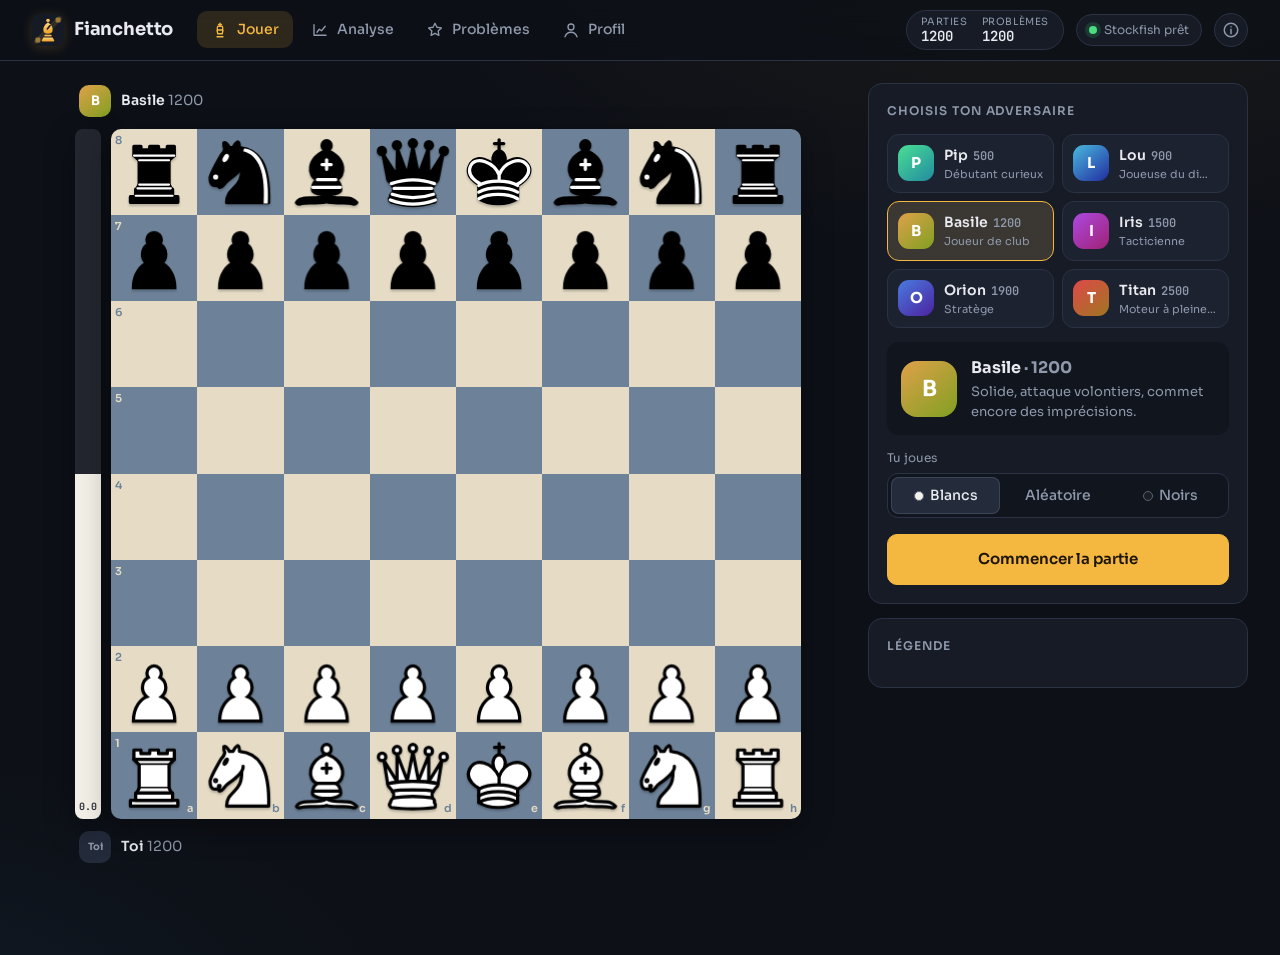
==== commit 08c1e3bb: "Mentions légales, confidentialité et licences - legal.html : éditeur, hébergeur, données stockées lo" ====
--- a/index.html
+++ b/index.html
@@ -43,6 +43,7 @@
       <span><small>Problèmes</small><b id="hdr-puzzle">1200</b></span>
     </div>
     <div class="engine-pill" id="engine-status" data-state="loading"><i></i><span class="label">Moteur…</span></div>
+    <a class="legal-link" href="legal.html" title="Mentions légales, confidentialité et licences" aria-label="Mentions légales, confidentialité et licences"><svg viewBox="0 0 24 24" aria-hidden="true"><circle cx="12" cy="12" r="9"/><path d="M12 11v6M12 7.5v.01"/></svg></a>
   </div>
 </header>
 
@@ -377,6 +378,7 @@
         <h2 class="panel-title">À propos</h2>
         <p>Fianchetto est un projet personnel indépendant, sans lien avec Chess.com ni Lichess. Les parties sont récupérées via leurs API publiques ; aucune donnée n'est envoyée ailleurs, tout reste dans ton navigateur.</p>
         <p class="muted">Moteur : Stockfish (GPL-3.0) via stockfish.js · Règles : chess.js (BSD-2) · Pièces : Cburnett, Wikimedia Commons (CC BY-SA 3.0) · Problèmes : base Lichess (CC0) · Formules de probabilité de gain et de précision : publiées par Lichess.</p>
+        <p><a href="legal.html">Mentions légales, confidentialité et licences</a> · <a href="https://github.com/MateoBourdin/fianchetto" rel="noopener">Code source (GPL-3.0)</a> · <a href="https://mateobourdin.github.io/" rel="noopener">Portfolio de l’auteur</a></p>
       </div>
     </div>
   </section>
--- a/css/style.css
+++ b/css/style.css
@@ -752,3 +752,8 @@
 .batch-grid { gap: 12px; }
 .batch-grid .panel { padding: 14px; }
 .phase-row { padding: 3px 0; }
+
+/* Lien vers les mentions légales (barre supérieure) */
+.legal-link { display: grid; place-items: center; width: 34px; height: 34px; border-radius: 999px; color: var(--muted); border: 1px solid var(--line); background: var(--surface); flex: none; }
+.legal-link:hover { color: var(--accent); border-color: var(--accent); text-decoration: none; }
+.legal-link svg { width: 18px; height: 18px; fill: none; stroke: currentColor; stroke-width: 2; stroke-linecap: round; }
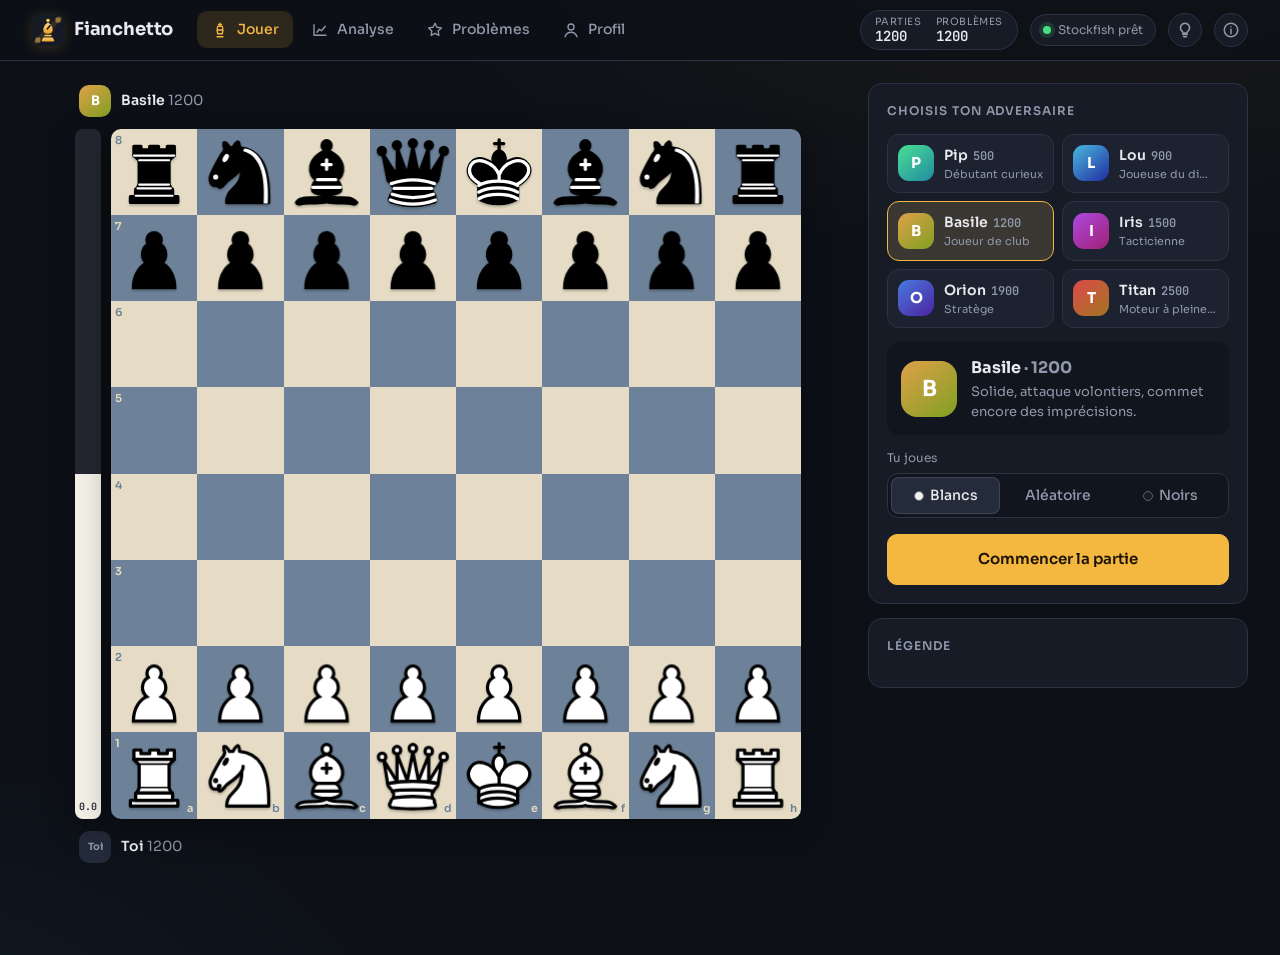
==== commit 0e1f9de6: "Boîte à idées et mise en page de l'analyse sans chevauchement - Boîte à idées (bouton 💡 dans la barr" ====
--- a/index.html
+++ b/index.html
@@ -43,6 +43,7 @@
       <span><small>Problèmes</small><b id="hdr-puzzle">1200</b></span>
     </div>
     <div class="engine-pill" id="engine-status" data-state="loading"><i></i><span class="label">Moteur…</span></div>
+    <button type="button" class="legal-link idea-link" data-feedback title="Proposer une idée ou signaler un bug" aria-label="Proposer une idée ou signaler un bug"><svg viewBox="0 0 24 24" aria-hidden="true"><path d="M9 18h6M10 21h4M12 3a6 6 0 0 0-3.6 10.8c.6.5 1 1.2 1 2V16h5.2v-.2c0-.8.4-1.5 1-2A6 6 0 0 0 12 3z"/></svg></button>
     <a class="legal-link" href="legal.html" title="Mentions légales, confidentialité et licences" aria-label="Mentions légales, confidentialité et licences"><svg viewBox="0 0 24 24" aria-hidden="true"><circle cx="12" cy="12" r="9"/><path d="M12 11v6M12 7.5v.01"/></svg></a>
   </div>
 </header>
@@ -236,9 +237,9 @@
           <button class="btn btn-ghost icon" id="an-last" title="Fin (↓)">⏭</button>
           <span class="sep"></span>
           <button class="btn btn-ghost icon" id="an-flip" title="Retourner (F)">⇅</button>
-          <button class="btn btn-ghost toggle" id="an-best-toggle" aria-pressed="true" title="Flèche du meilleur coup">➚ Meilleur</button>
-          <button class="btn btn-ghost toggle" id="an-threats" aria-pressed="false" title="Montrer la menace adverse (T)">⚠ Menaces</button>
-          <button class="btn btn-ghost" id="an-play-here" title="Jouer cette position contre un bot">♞ Jouer d'ici</button>
+          <button class="btn btn-ghost toggle" id="an-best-toggle" aria-pressed="true" title="Flèche du meilleur coup" aria-label="Flèche du meilleur coup">➚<span class="lbl"> Meilleur</span></button>
+          <button class="btn btn-ghost toggle" id="an-threats" aria-pressed="false" title="Montrer la menace adverse (T)" aria-label="Menaces adverses">⚠<span class="lbl"> Menaces</span></button>
+          <button class="btn btn-ghost" id="an-play-here" title="Jouer cette position contre un bot" aria-label="Jouer d'ici contre un bot">♞<span class="lbl"> Jouer d'ici</span></button>
         </div>
         <div class="graph" id="an-graph"></div>
       </div>
@@ -378,6 +379,7 @@
         <h2 class="panel-title">À propos</h2>
         <p>Fianchetto est un projet personnel indépendant, sans lien avec Chess.com ni Lichess. Les parties sont récupérées via leurs API publiques ; aucune donnée n'est envoyée ailleurs, tout reste dans ton navigateur.</p>
         <p class="muted">Moteur : Stockfish (GPL-3.0) via stockfish.js · Règles : chess.js (BSD-2) · Pièces : Cburnett, Wikimedia Commons (CC BY-SA 3.0) · Problèmes : base Lichess (CC0) · Formules de probabilité de gain et de précision : publiées par Lichess.</p>
+        <button type="button" class="btn btn-primary fb-open" data-feedback>💡 Proposer une idée ou signaler un bug</button>
         <p><a href="legal.html">Mentions légales, confidentialité et licences</a> · <a href="https://github.com/MateoBourdin/fianchetto" rel="noopener">Code source (GPL-3.0)</a> · <a href="https://mateobourdin.github.io/" rel="noopener">Portfolio de l’auteur</a></p>
       </div>
     </div>
--- a/css/style.css
+++ b/css/style.css
@@ -757,3 +757,76 @@
 .legal-link { display: grid; place-items: center; width: 34px; height: 34px; border-radius: 999px; color: var(--muted); border: 1px solid var(--line); background: var(--surface); flex: none; }
 .legal-link:hover { color: var(--accent); border-color: var(--accent); text-decoration: none; }
 .legal-link svg { width: 18px; height: 18px; fill: none; stroke: currentColor; stroke-width: 2; stroke-linecap: round; }
+
+/* ---------- Barre de navigation sous l'échiquier : jamais de chevauchement ----------
+   Les libellés passent en icônes quand la place manque, puis la barre passe sur deux lignes. */
+.rv-center .nav-row { container-type: inline-size; flex-wrap: wrap; row-gap: 6px; }
+.nav-row .btn, .nav-row .ply-label, .nav-row .sep { flex-shrink: 0; }
+@container (max-width: 640px) {
+  .nav-row .lbl { display: none; }
+  .nav-row .btn { padding: 7px 9px; min-width: 38px; }
+  .nav-row .ply-label { min-width: 70px; }
+}
+@container (max-width: 420px) {
+  .nav-row .sep { display: none; }
+}
+/* Barres des joueurs : le nom reste lisible, les pièces prises cèdent la place */
+.rv-player strong { flex: 0 1 auto; min-width: 3ch; max-width: 55%; }
+.rv-player > .muted { flex: none; }
+.rv-player .captured { flex: 1 1 0; min-width: 0; }
+.rv-player .clock { flex: none; }
+/* Barre supérieure : rien ne déborde entre 760 et 1100 px */
+@media (max-width: 1100px) and (min-width: 761px) {
+  .topbar { gap: 14px; }
+  .nav { gap: 2px; }
+  .nav a { padding-left: 10px; padding-right: 10px; }
+  .rating-chip { display: none; }
+}
+.topbar-right { flex-shrink: 0; }
+/* Colonne d'outils sous l'échiquier (≤ 1280 px) : boutons à leur hauteur naturelle */
+@media (max-width: 1280px) {
+  .rv-left { align-items: start; }
+  .rv-tools { align-content: start; grid-auto-rows: min-content; }
+}
+@media (max-width: 880px) and (min-width: 761px) {
+  .nav a span { display: none; }
+}
+
+/* ---------- Boîte à idées ---------- */
+.idea-link { cursor: pointer; padding: 0; }
+.credits .fb-open { margin: 4px 0 10px; }
+.feedback-card { width: min(560px, 100%); max-height: calc(100vh - 40px); overflow-y: auto; text-align: left; padding: 22px 24px; }
+.fb-head { display: flex; align-items: center; justify-content: space-between; gap: 12px; }
+.fb-head h2 { margin: 0; font-size: 20px; }
+.fb-head .icon-btn { font-size: 16px; color: var(--muted); }
+.fb-intro { margin: 6px 0 12px; }
+.fb-kind { flex-wrap: wrap; }
+.fb-kind label { flex: 1 1 auto; position: relative; cursor: pointer; }
+.fb-kind input { position: absolute; opacity: 0; pointer-events: none; }
+.fb-kind span { display: block; text-align: center; padding: 8px 10px; border-radius: 8px; color: var(--muted); font-weight: 500; white-space: nowrap; }
+.fb-kind input:checked + span { background: var(--surface-3); color: var(--text); box-shadow: inset 0 0 0 1px #3a4458; }
+.fb-kind input:focus-visible + span { outline: 2px solid var(--accent); outline-offset: 1px; }
+.feedback-card textarea { width: 100%; font-family: var(--font); font-size: 14px; min-height: 120px; }
+.feedback-card input[type="text"], .feedback-card input[type="email"] { width: 100%; }
+.feedback-card input[type="email"] { padding: 10px 12px; border-radius: 10px; border: 1px solid var(--line); background: var(--bg-2); outline: none; }
+.feedback-card input[type="email"]:focus, .feedback-card textarea:focus, .feedback-card input[type="text"]:focus { border-color: var(--accent); }
+.fb-count { text-align: right; font-size: 11px; margin-top: 4px; }
+.fb-row { display: grid; grid-template-columns: 1fr 1fr; gap: 12px; }
+.fb-row .field-label { margin-top: 8px; }
+.fb-hp { position: absolute; left: -9999px; width: 1px; height: 1px; opacity: 0; }
+.fb-privacy { font-size: 12px; line-height: 1.5; margin: 14px 0; }
+.feedback-card .btn-row { justify-content: flex-end; }
+.feedback-card .btn-row .btn { flex: 0 0 auto; }
+.fb-status { margin: 10px 0 0; font-size: 13px; min-height: 1em; }
+.fb-status.err { color: #ff8a87; }
+@media (max-width: 560px) {
+  .fb-row { grid-template-columns: 1fr; }
+  .feedback-card { padding: 18px 16px; }
+}
+/* Petits écrans : la pastille du moteur se réduit à son voyant */
+@media (max-width: 480px) {
+  .topbar { gap: 8px; }
+  .topbar-right { gap: 8px; }
+  .engine-pill { padding: 6px 10px; }
+  .engine-pill .label { display: none; }
+}
